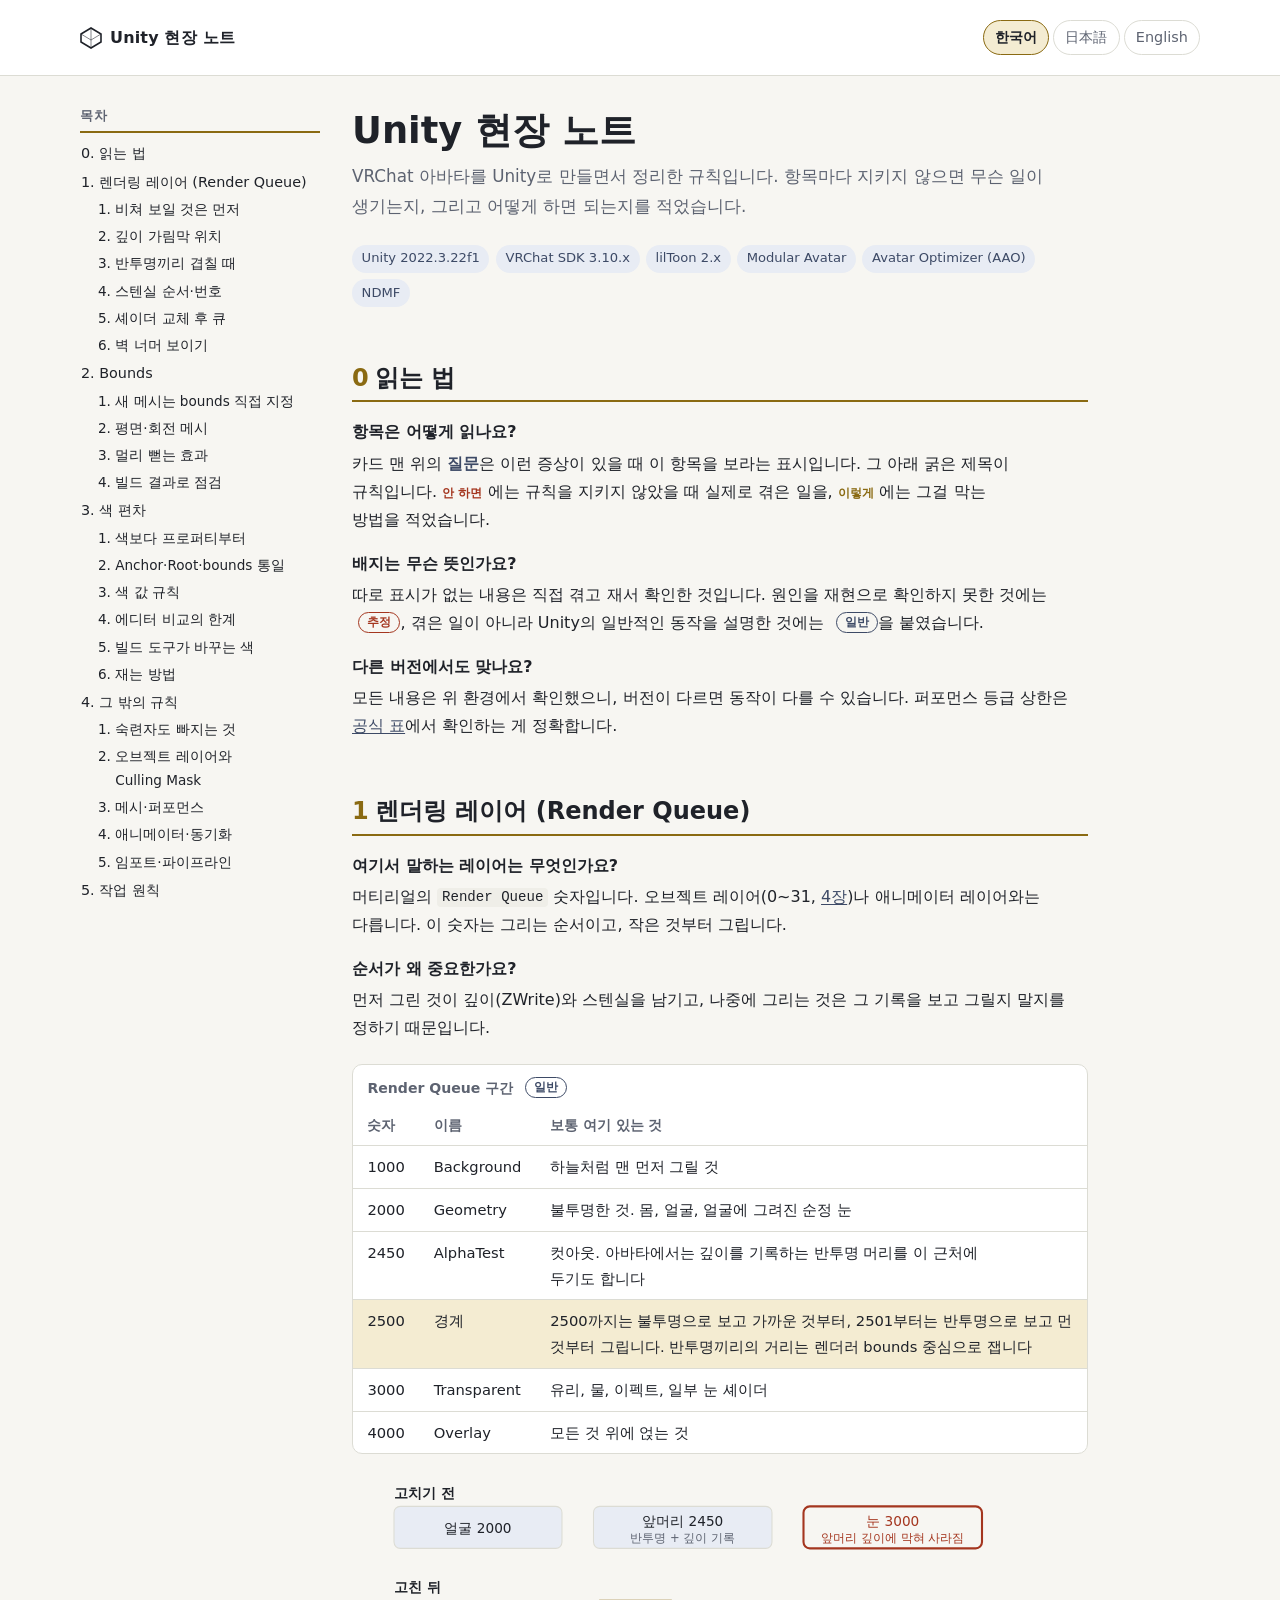
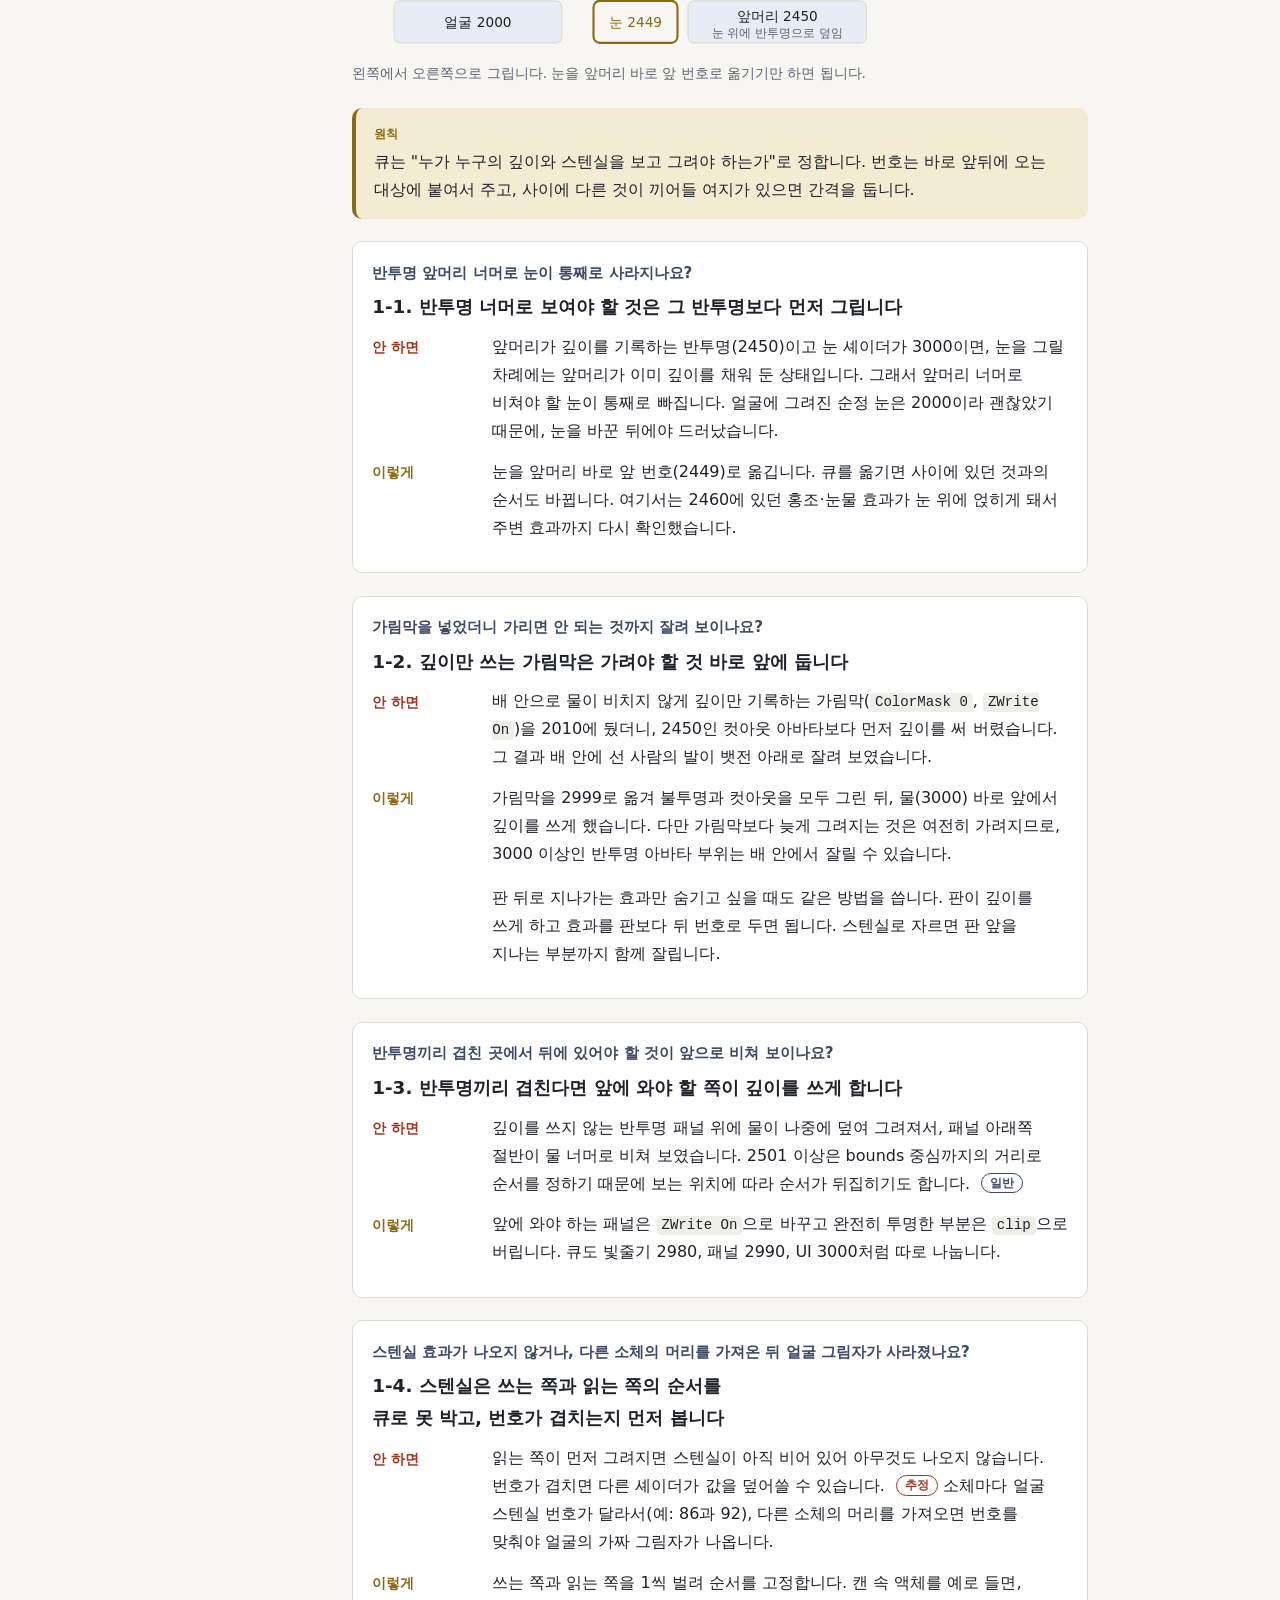
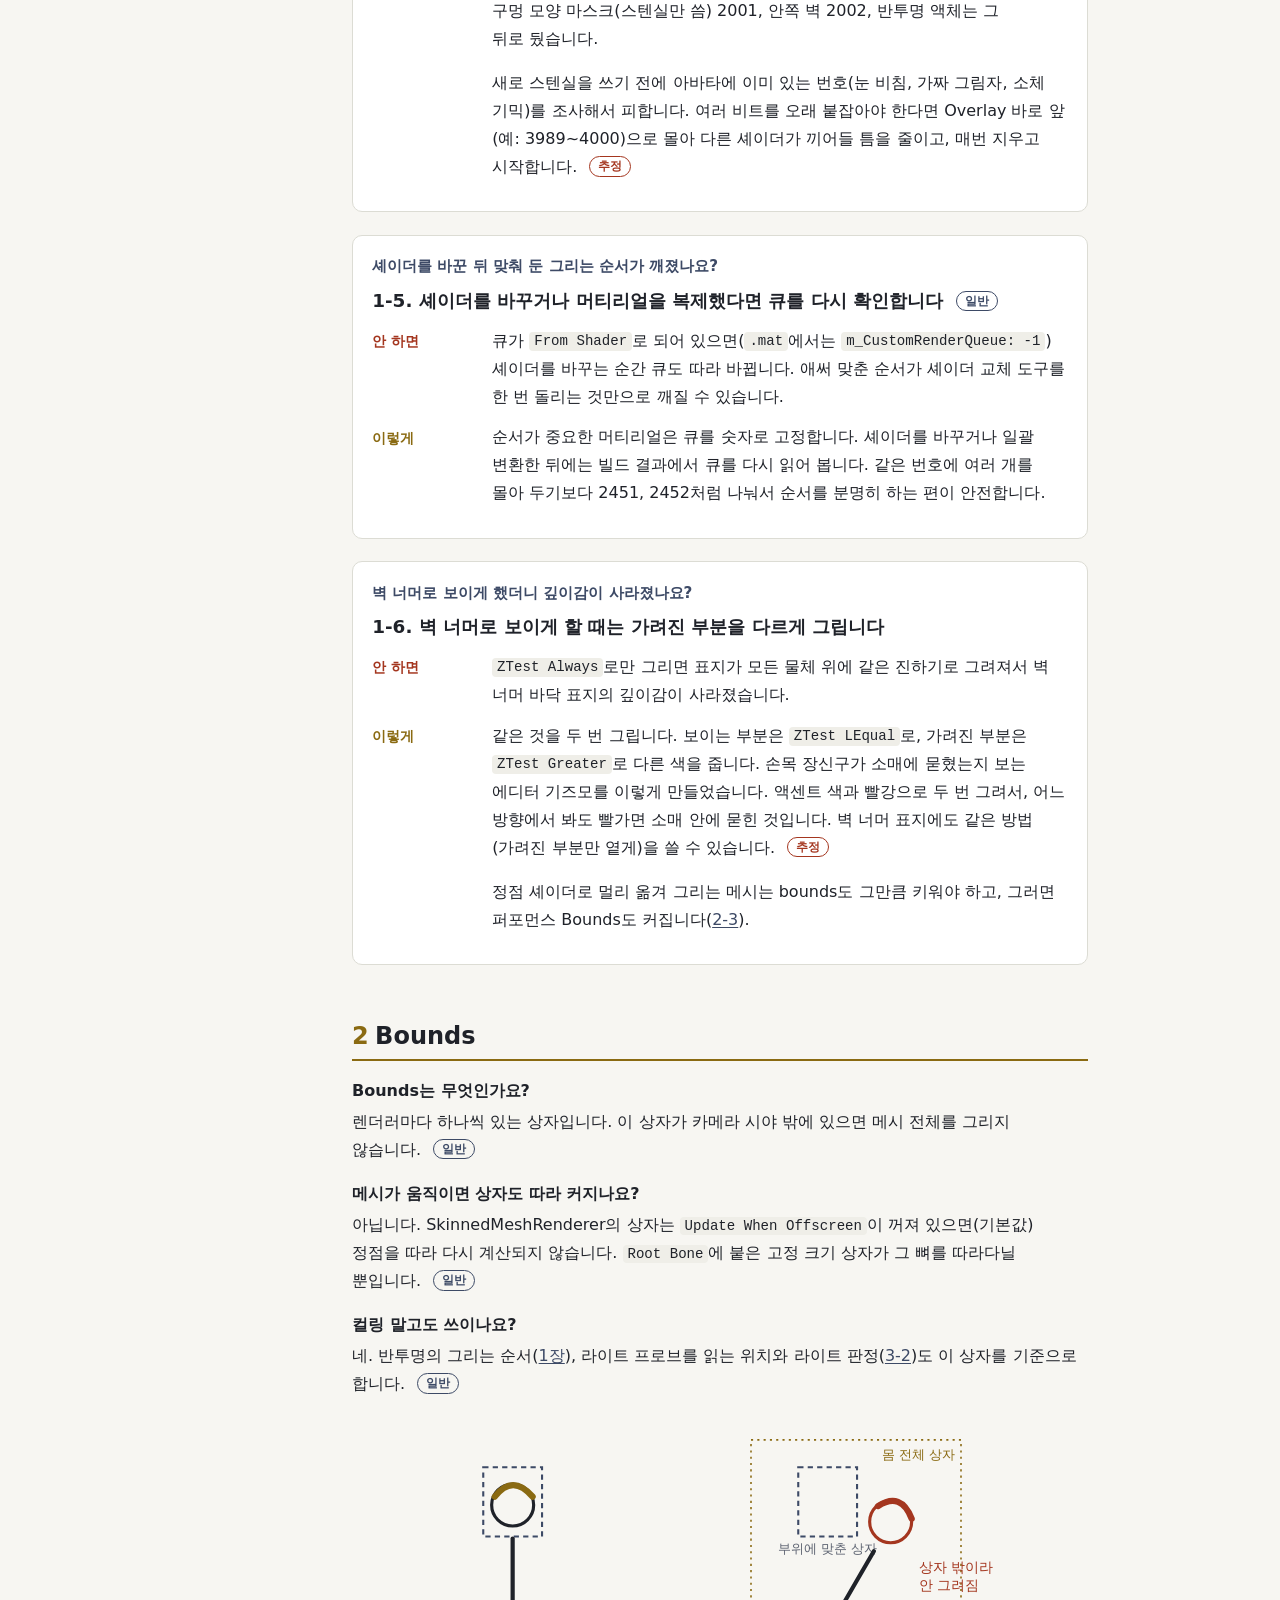
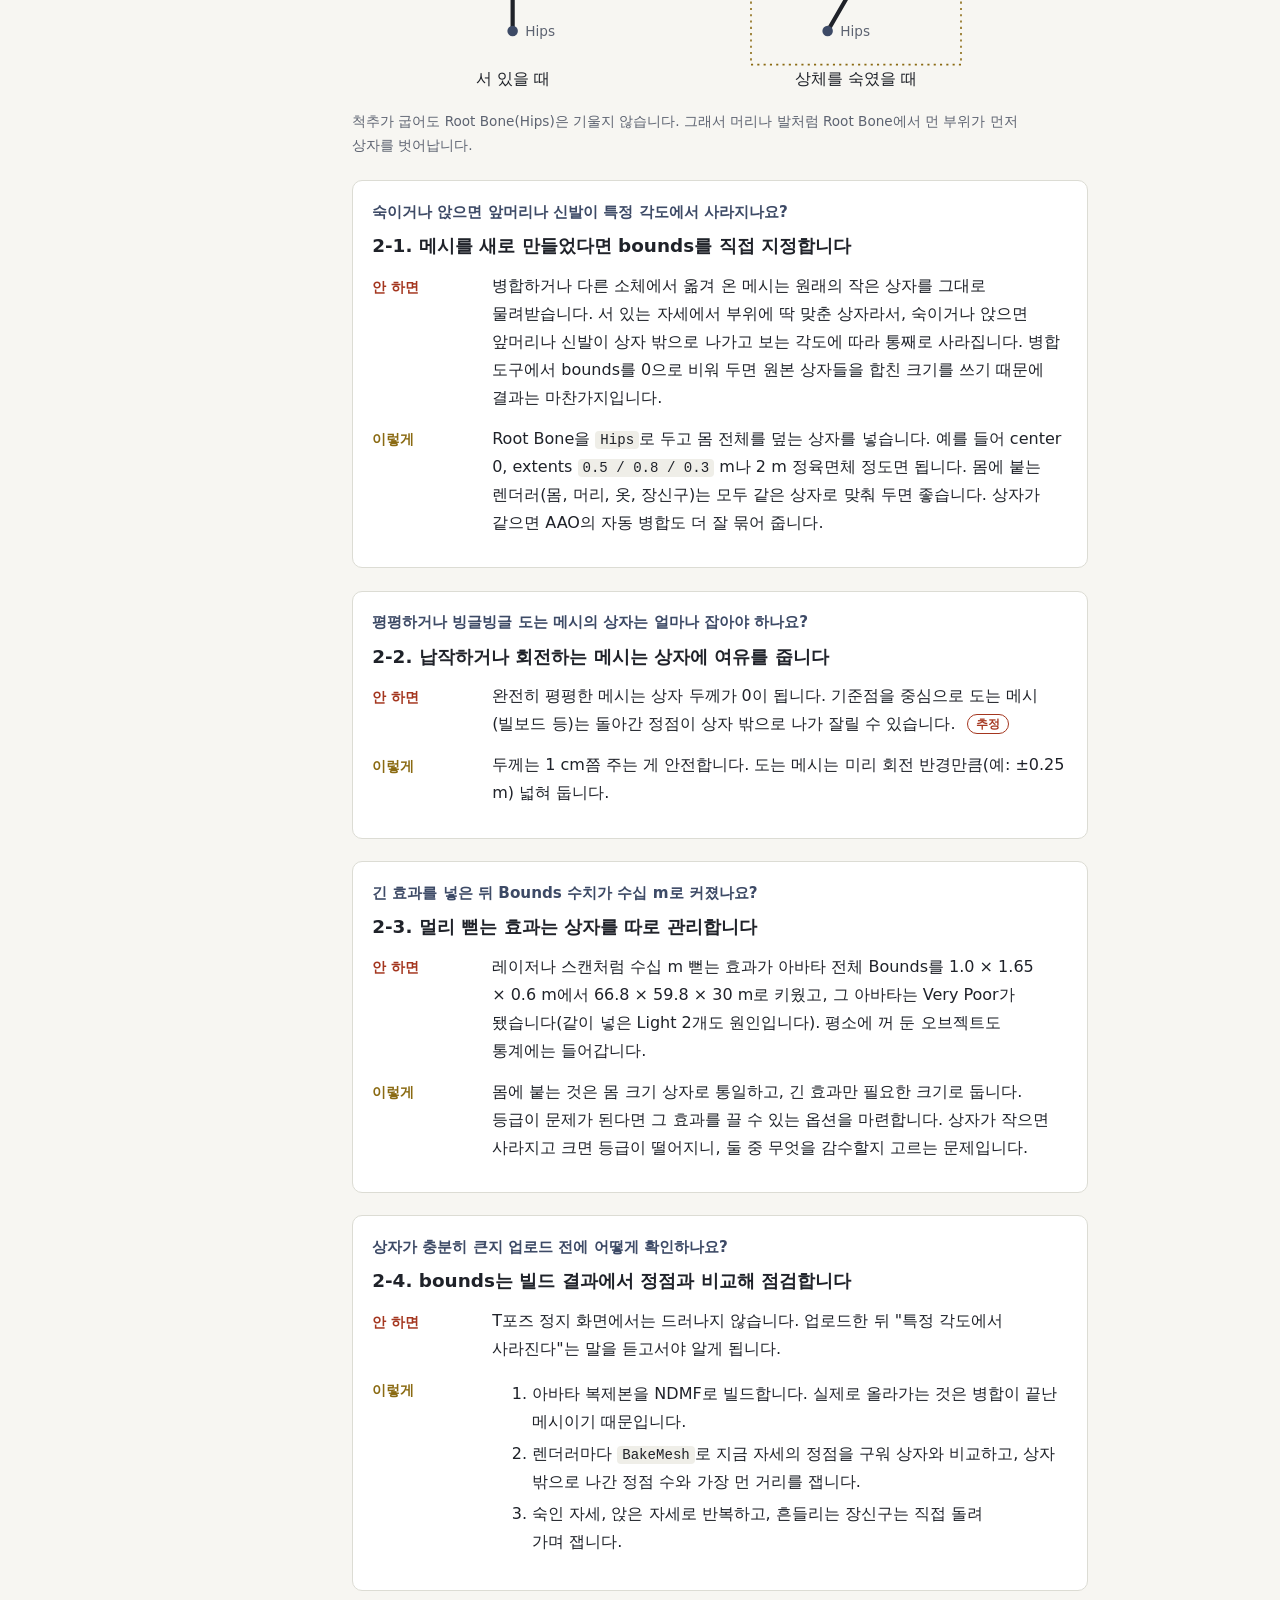
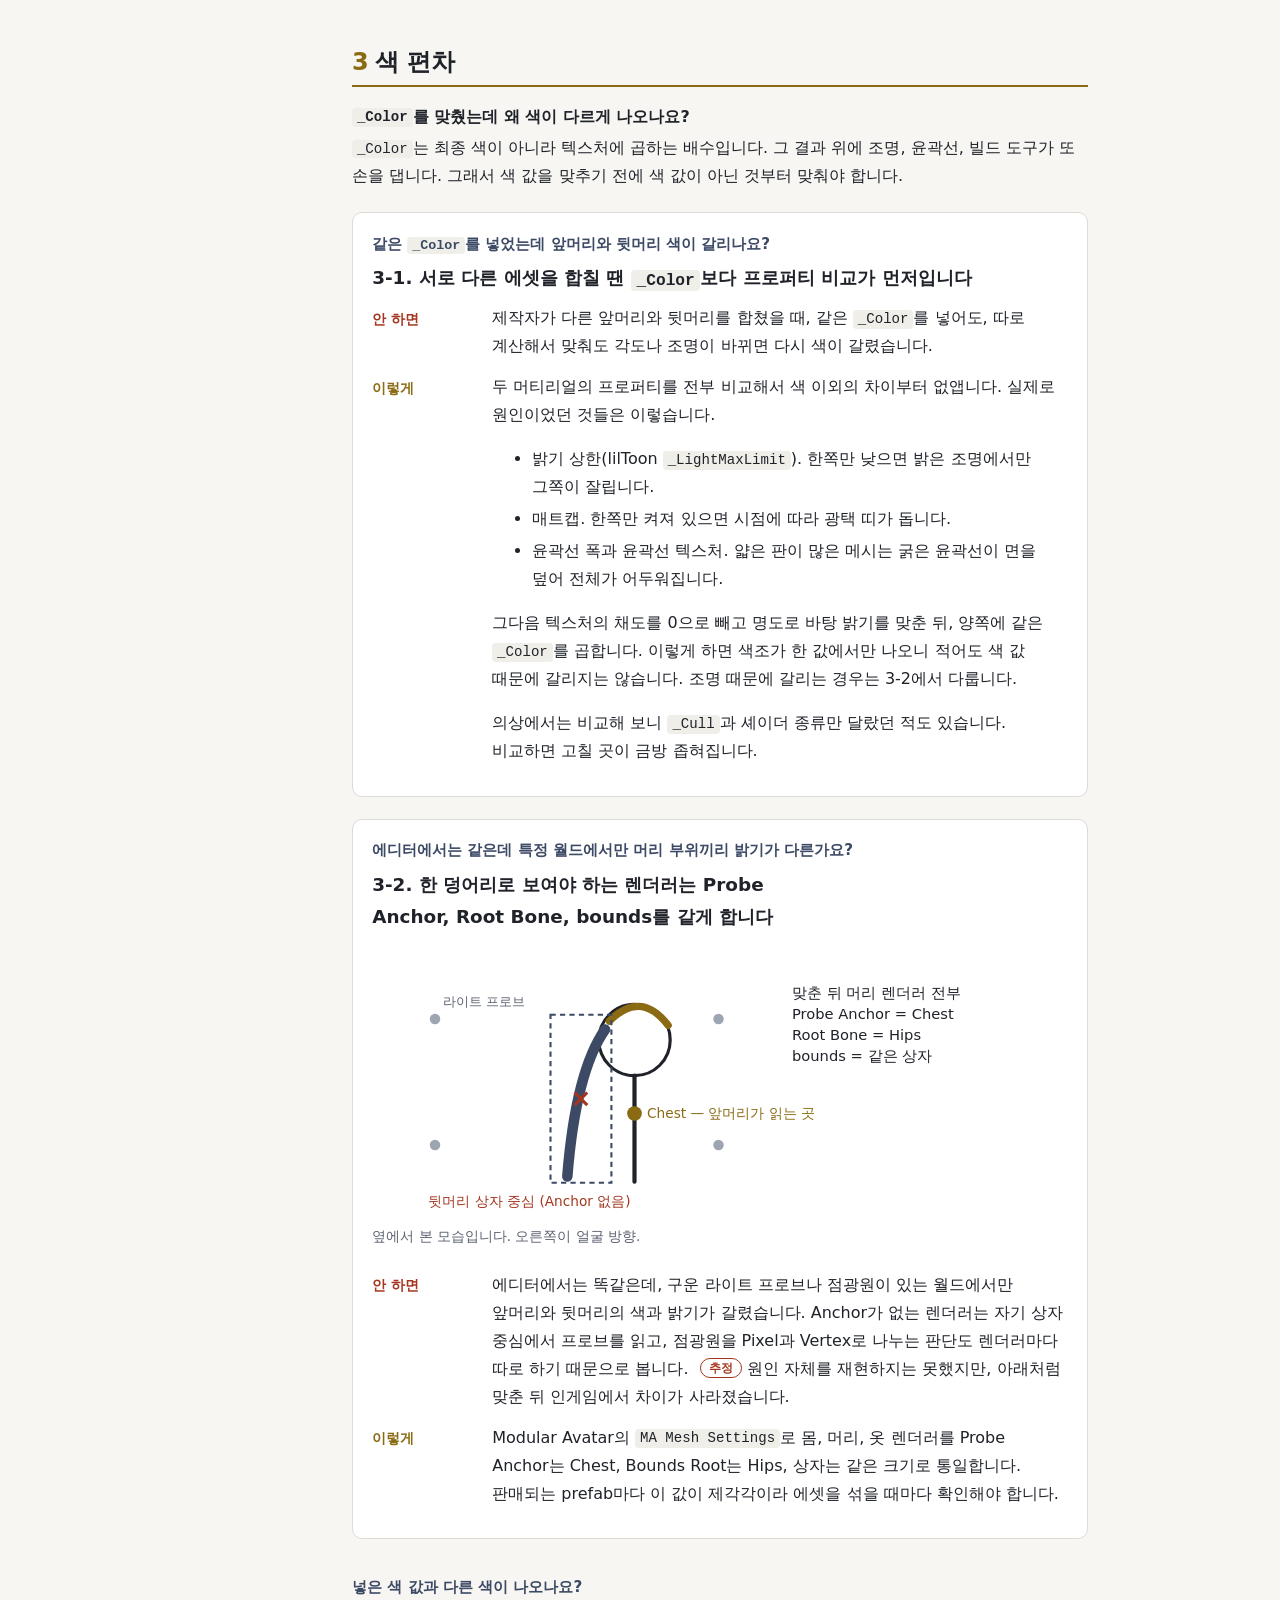
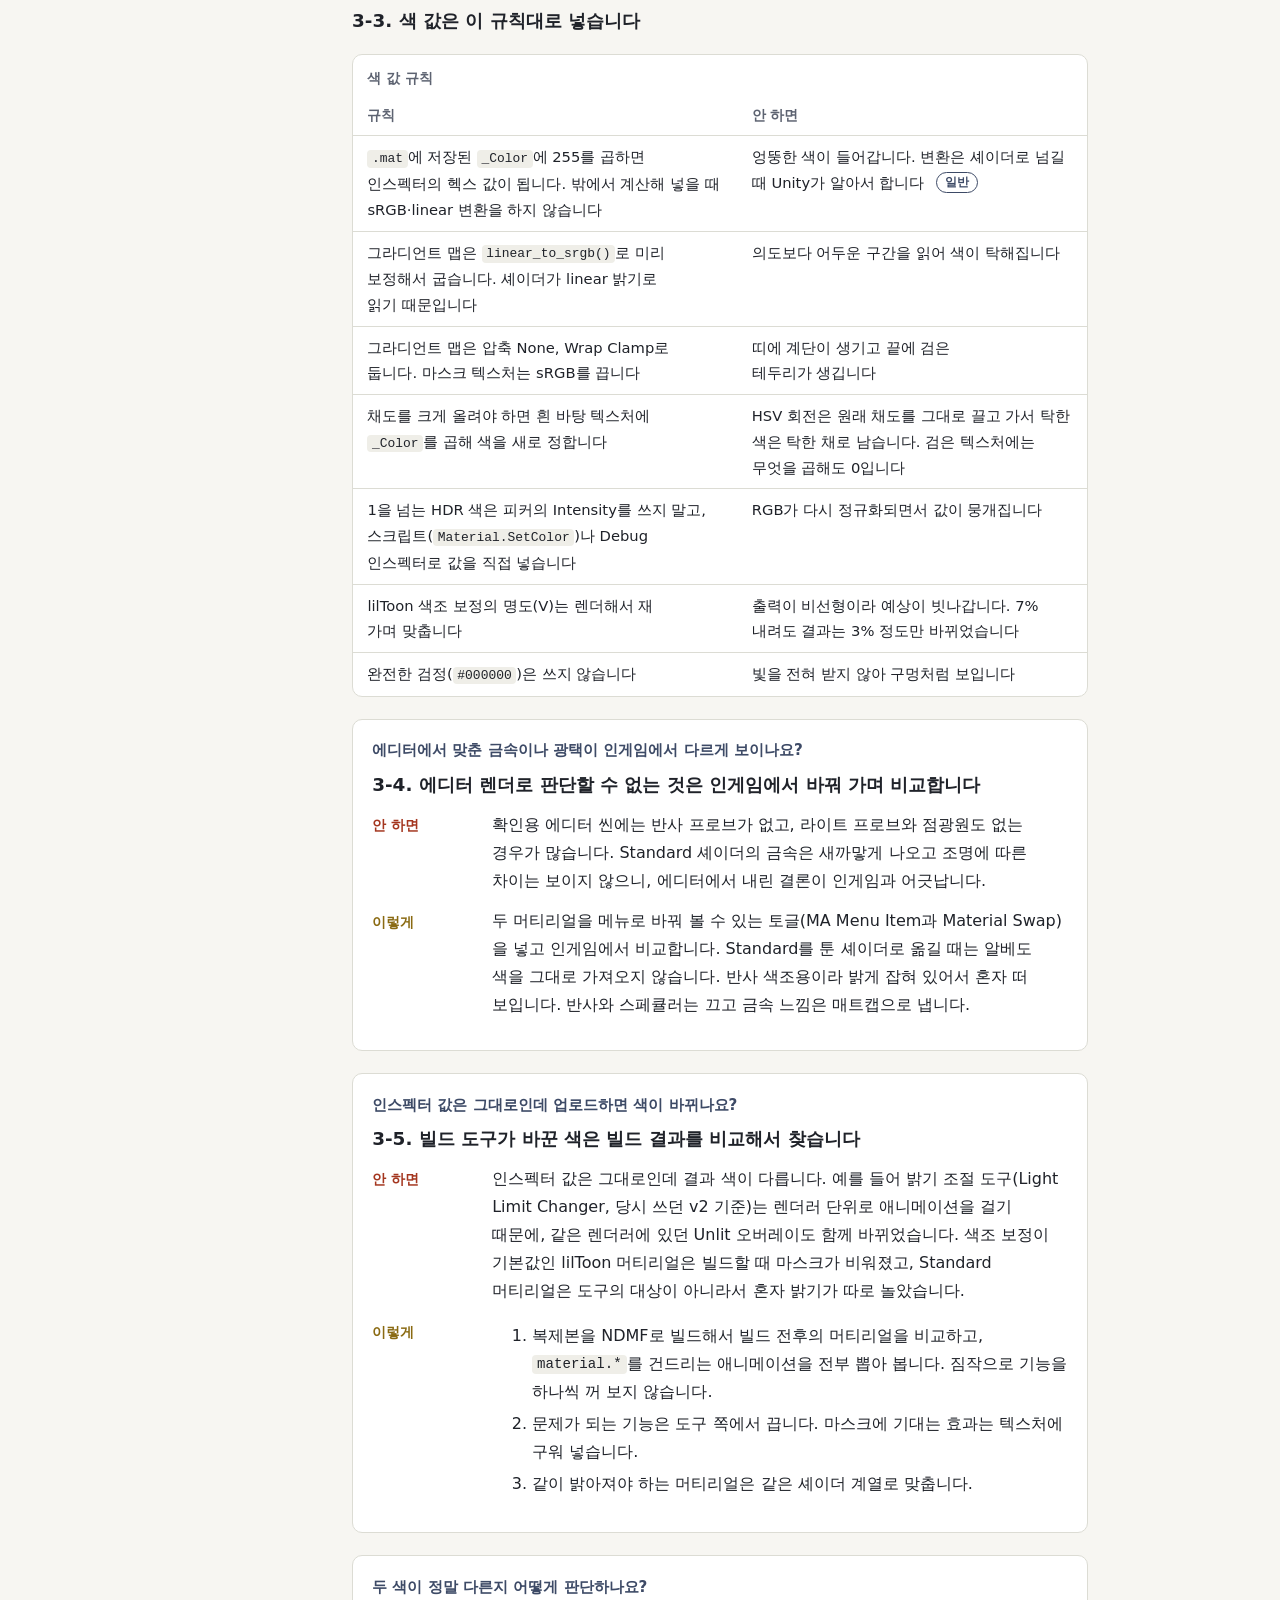
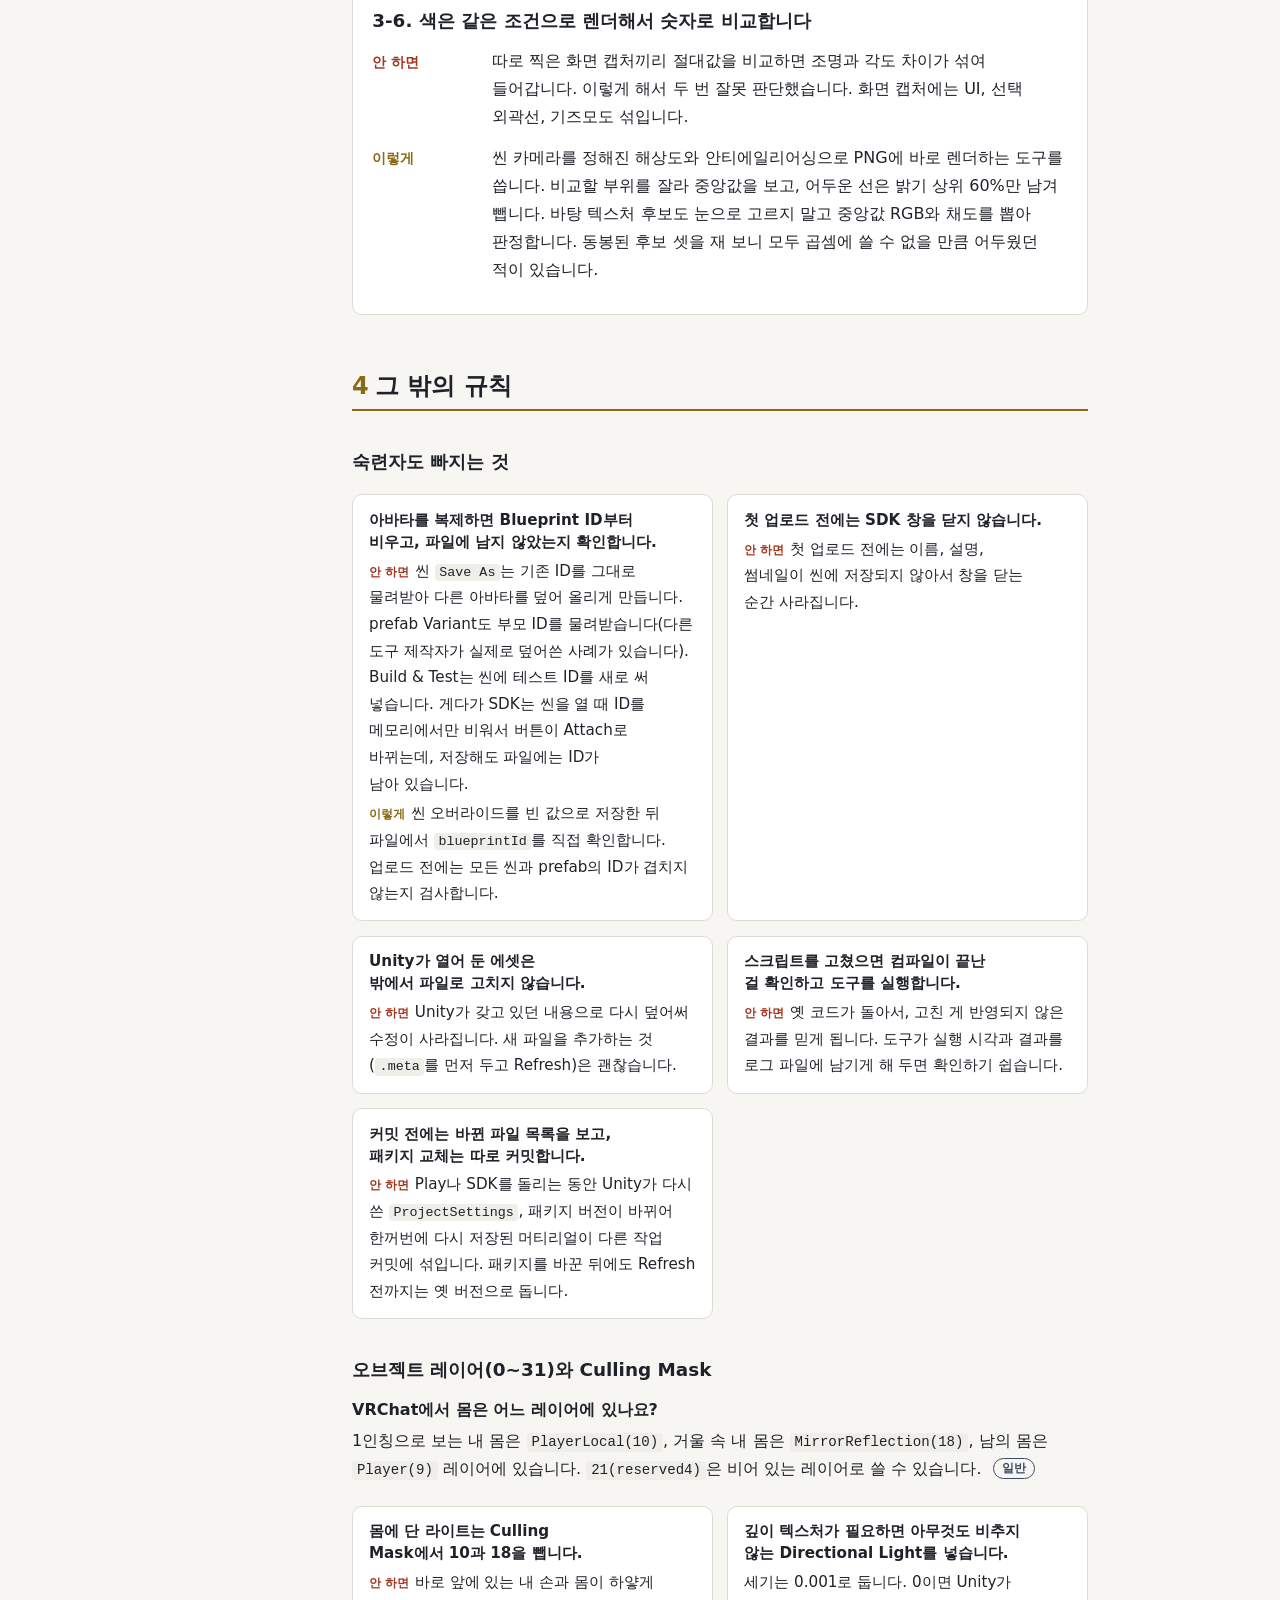
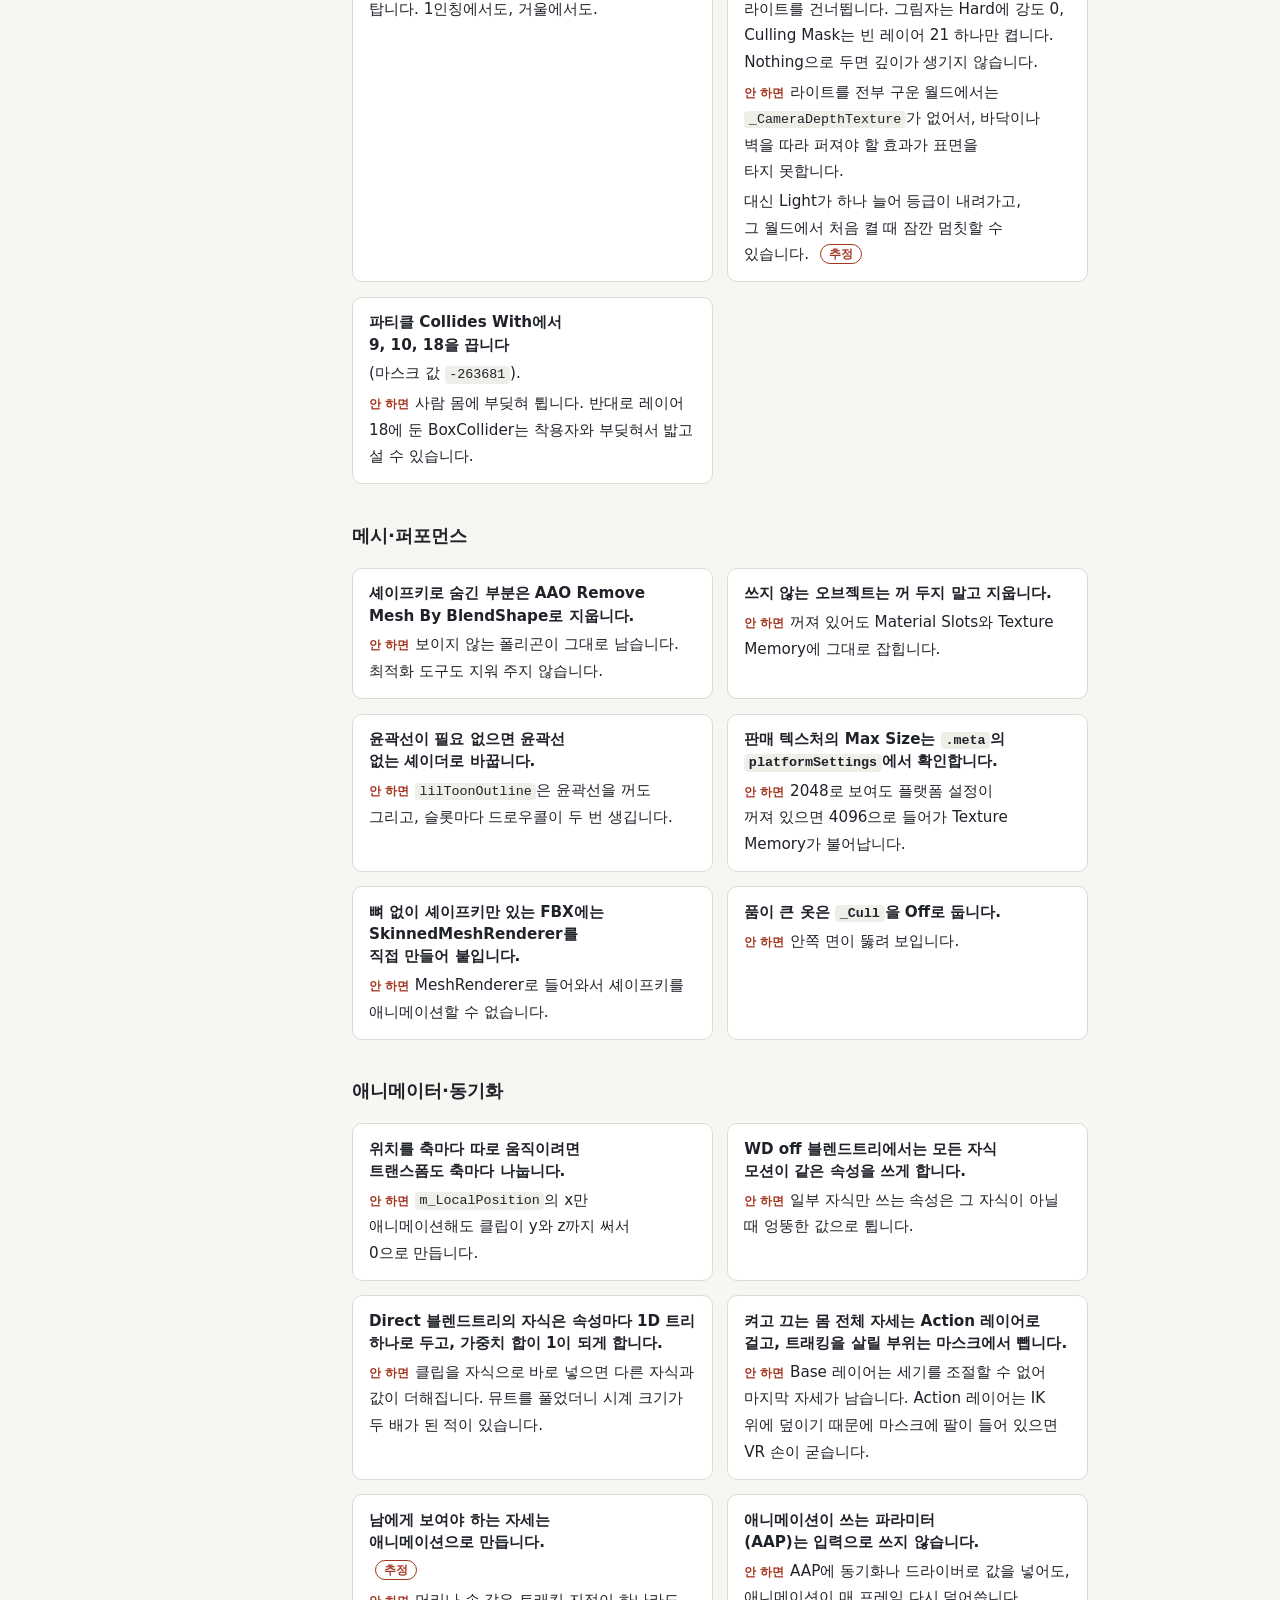
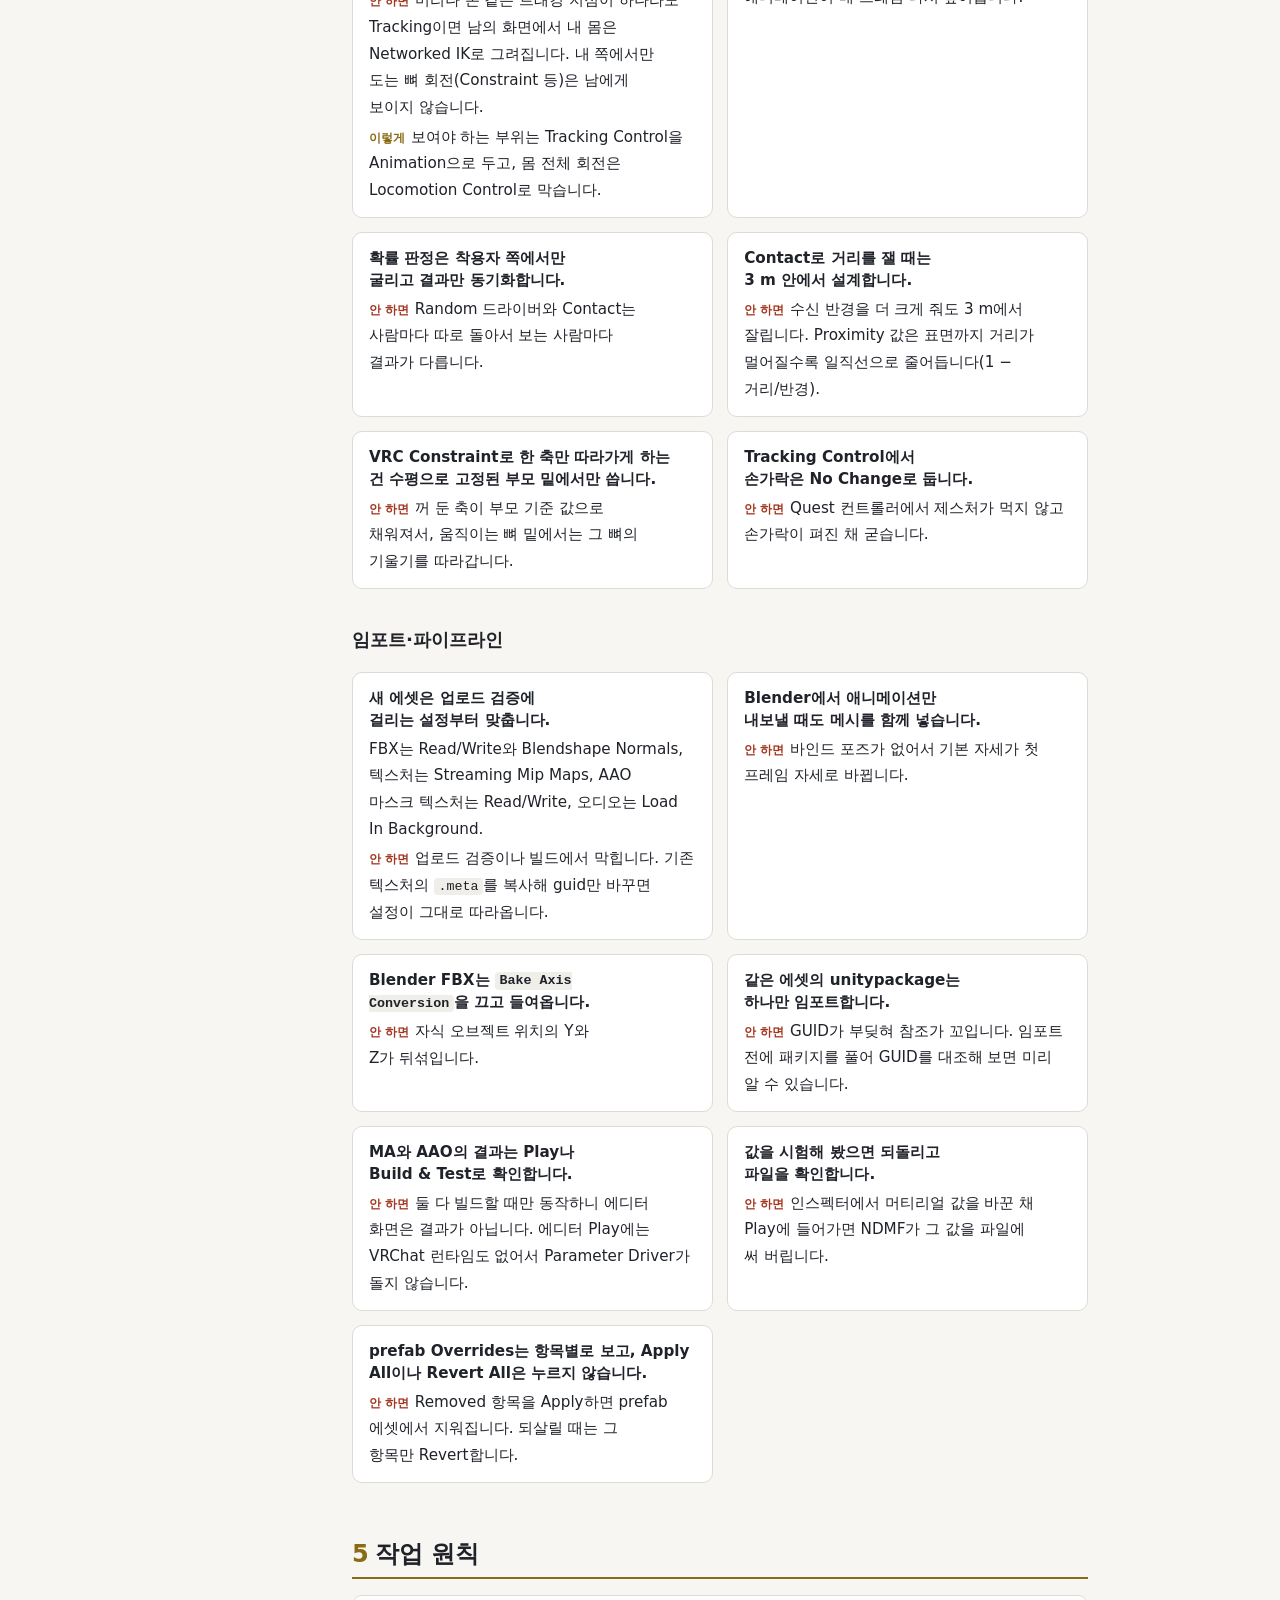
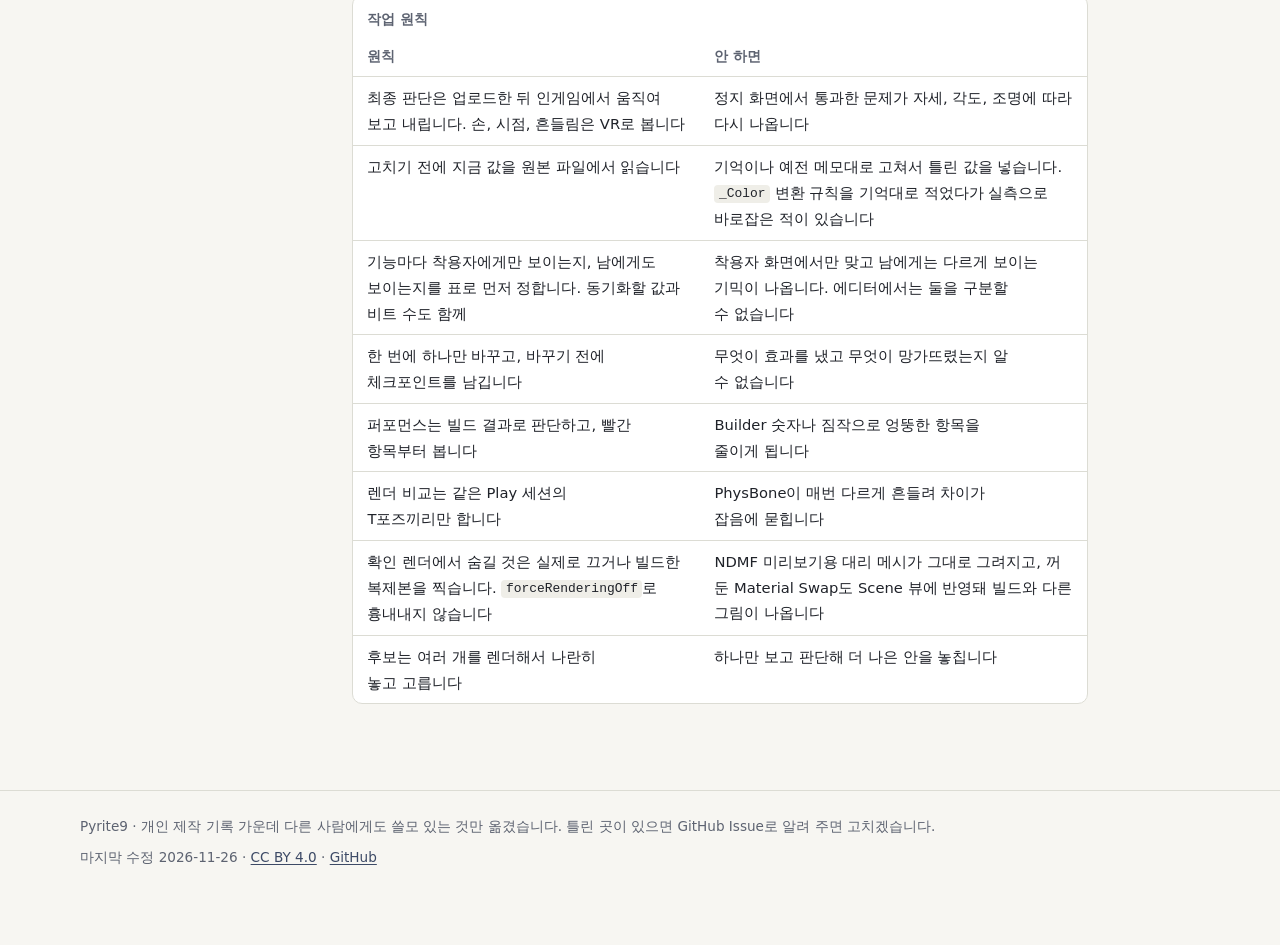
==== index.html @ 5471afcd "[docs] Unity 현장 노트 첫 판 — 한·일·영 Render Queue, bounds, 색 편차, 숙련자도 빠지는 함정을 "안 하면 / 이렇게" 형식과 증상 질문으로 정리한" ====
<!doctype html>
<html lang="ko">
<head>
<meta charset="utf-8">
<meta name="viewport" content="width=device-width, initial-scale=1">
<meta name="color-scheme" content="light dark">
<title>Unity 현장 노트 — VRChat 아바타 제작 방법론</title>
<meta name="description" content="VRChat 아바타를 Unity로 만들 때 지키는 규칙. 렌더 큐, bounds, 색 편차, 숙련자도 빠지는 함정을 '안 하면 어떻게 되는지'와 '어떻게 하는지'로 정리했습니다.">
<link rel="alternate" hreflang="ko" href="./">
<link rel="alternate" hreflang="ja" href="./ja/">
<link rel="alternate" hreflang="en" href="./en/">
<link rel="stylesheet" href="./style.css">
</head>
<body>
<a class="skip-link" href="#main">본문으로 건너뛰기</a>

<header class="site-header">
  <div class="inner">
    <a class="brand" href="./">
      <svg width="22" height="22" viewBox="0 0 22 22" aria-hidden="true"><path d="M11 1 21 7v8l-10 6L1 15V7z" fill="none" stroke="currentColor" stroke-width="1.6"/><path d="M11 1v20M1 7l10 6 10-6" fill="none" stroke="currentColor" stroke-width="1" opacity=".55"/></svg>
      Unity 현장 노트
    </a>
    <nav aria-label="언어">
      <ul class="lang-switch">
        <li><a href="./" hreflang="ko" lang="ko" aria-current="page">한국어</a></li>
        <li><a href="./ja/" hreflang="ja" lang="ja">日本語</a></li>
        <li><a href="./en/" hreflang="en" lang="en">English</a></li>
      </ul>
    </nav>
  </div>
</header>

<div class="layout">
  <nav class="toc" aria-labelledby="toc-title">
    <h2 id="toc-title">목차</h2>
    <ol start="0">
      <li><a href="#about">읽는 법</a></li>
      <li><a href="#layers">렌더링 레이어 (Render Queue)</a>
        <ol>
          <li><a href="#l1">비쳐 보일 것은 먼저</a></li>
          <li><a href="#l2">깊이 가림막 위치</a></li>
          <li><a href="#l3">반투명끼리 겹칠 때</a></li>
          <li><a href="#l4">스텐실 순서·번호</a></li>
          <li><a href="#l5">셰이더 교체 후 큐</a></li>
          <li><a href="#l6">벽 너머 보이기</a></li>
        </ol>
      </li>
      <li><a href="#bounds">Bounds</a>
        <ol>
          <li><a href="#b1">새 메시는 bounds 직접 지정</a></li>
          <li><a href="#b2">평면·회전 메시</a></li>
          <li><a href="#b3">멀리 뻗는 효과</a></li>
          <li><a href="#b4">빌드 결과로 점검</a></li>
        </ol>
      </li>
      <li><a href="#color">색 편차</a>
        <ol>
          <li><a href="#c1">색보다 프로퍼티부터</a></li>
          <li><a href="#c2">Anchor·Root·bounds 통일</a></li>
          <li><a href="#c3">색 값 규칙</a></li>
          <li><a href="#c4">에디터 비교의 한계</a></li>
          <li><a href="#c5">빌드 도구가 바꾸는 색</a></li>
          <li><a href="#c6">재는 방법</a></li>
        </ol>
      </li>
      <li><a href="#pitfalls">그 밖의 규칙</a>
        <ol>
          <li><a href="#p-hard">숙련자도 빠지는 것</a></li>
          <li><a href="#p-layer">오브젝트 레이어와 Culling Mask</a></li>
          <li><a href="#p-mesh">메시·퍼포먼스</a></li>
          <li><a href="#p-anim">애니메이터·동기화</a></li>
          <li><a href="#p-import">임포트·파이프라인</a></li>
        </ol>
      </li>
      <li><a href="#workflow">작업 원칙</a></li>
    </ol>
  </nav>

  <main id="main">
    <h1>Unity 현장 노트</h1>
    <p class="lede">VRChat 아바타를 Unity로 만들면서 정리한 규칙입니다. 항목마다 지키지 않으면 무슨 일이 생기는지, 그리고 어떻게 하면 되는지를 적었습니다.</p>
    <ul class="meta" aria-label="환경">
      <li>Unity 2022.3.22f1</li>
      <li>VRChat SDK 3.10.x</li>
      <li>lilToon 2.x</li>
      <li>Modular Avatar</li>
      <li>Avatar Optimizer (AAO)</li>
      <li>NDMF</li>
    </ul>

    <section id="about" aria-labelledby="about-h">
      <h2 id="about-h"><span class="num">0</span>읽는 법</h2>
      <dl class="qa">
        <dt>항목은 어떻게 읽나요?</dt>
        <dd>카드 맨 위의 <span class="ask">질문</span>은 이런 증상이 있을 때 이 항목을 보라는 표시입니다. 그 아래 굵은 제목이 규칙입니다. <strong class="tag-bad">안 하면</strong>에는 규칙을 지키지 않았을 때 실제로 겪은 일을, <strong class="tag-do">이렇게</strong>에는 그걸 막는 방법을 적었습니다.</dd>
        <dt>배지는 무슨 뜻인가요?</dt>
        <dd>따로 표시가 없는 내용은 직접 겪고 재서 확인한 것입니다. 원인을 재현으로 확인하지 못한 것에는 <span class="badge est">추정</span>, 겪은 일이 아니라 Unity의 일반적인 동작을 설명한 것에는 <span class="badge gen">일반</span>을 붙였습니다.</dd>
        <dt>다른 버전에서도 맞나요?</dt>
        <dd>모든 내용은 위 환경에서 확인했으니, 버전이 다르면 동작이 다를 수 있습니다. 퍼포먼스 등급 상한은 <a href="https://creators.vrchat.com/avatars/avatar-performance-ranking-system/">공식 표</a>에서 확인하는 게 정확합니다.</dd>
      </dl>
    </section>

    <!-- ===================================================== -->
    <section id="layers" aria-labelledby="layers-h">
      <h2 id="layers-h"><span class="num">1</span>렌더링 레이어 (Render Queue)</h2>
      <dl class="qa">
        <dt>여기서 말하는 레이어는 무엇인가요?</dt>
        <dd>머티리얼의 <code>Render Queue</code> 숫자입니다. 오브젝트 레이어(0~31, <a href="#p-layer">4장</a>)나 애니메이터 레이어와는 다릅니다. 이 숫자는 그리는 순서이고, 작은 것부터 그립니다.</dd>
        <dt>순서가 왜 중요한가요?</dt>
        <dd>먼저 그린 것이 깊이(ZWrite)와 스텐실을 남기고, 나중에 그리는 것은 그 기록을 보고 그릴지 말지를 정하기 때문입니다.</dd>
      </dl>
      <div class="table-wrapper" tabindex="0" role="region" aria-labelledby="cap-queue">
        <table class="nowrap-2 stack queue">
          <caption id="cap-queue">Render Queue 구간 <span class="badge gen">일반</span></caption>
          <thead><tr><th class="num">숫자</th><th>이름</th><th>보통 여기 있는 것</th></tr></thead>
          <tbody>
            <tr><td class="num">1000</td><td>Background</td><td>하늘처럼 맨 먼저 그릴 것</td></tr>
            <tr><td class="num">2000</td><td>Geometry</td><td>불투명한 것. 몸, 얼굴, 얼굴에 그려진 순정 눈</td></tr>
            <tr><td class="num">2450</td><td>AlphaTest</td><td>컷아웃. 아바타에서는 깊이를 기록하는 반투명 머리를 이 근처에 두기도 합니다</td></tr>
            <tr class="hl"><td class="num">2500</td><td>경계</td><td>2500까지는 불투명으로 보고 가까운 것부터, 2501부터는 반투명으로 보고 먼 것부터 그립니다. 반투명끼리의 거리는 렌더러 bounds 중심으로 잽니다</td></tr>
            <tr><td class="num">3000</td><td>Transparent</td><td>유리, 물, 이펙트, 일부 눈 셰이더</td></tr>
            <tr><td class="num">4000</td><td>Overlay</td><td>모든 것 위에 얹는 것</td></tr>
          </tbody>
        </table>
      </div>
      <figure>
        <div class="fig-scroll" tabindex="0" role="region" aria-labelledby="fig-queue-t"><svg viewBox="0 66 640 170" role="img" aria-labelledby="fig-queue-t fig-queue-d">
          <title id="fig-queue-t">눈 셰이더 큐를 앞머리 직전으로 옮기면 앞머리 너머로 눈이 보입니다</title>
          <desc id="fig-queue-d">고치기 전에는 얼굴 2000, 앞머리 2450, 눈 3000 순서로 그려서 눈이 앞머리가 남긴 깊이에 막힙니다. 고친 뒤에는 얼굴 2000, 눈 2449, 앞머리 2450 순서라 앞머리가 눈 위에 반투명으로 덮입니다.</desc>
          <text class="svg-text" x="40" y="86" font-size="13" font-weight="700">고치기 전</text>
          <rect x="40" y="94" width="160" height="40" rx="6" class="svg-soft" stroke="var(--line)"/>
          <text class="svg-text" x="120" y="119" font-size="13" text-anchor="middle">얼굴 2000</text>
          <rect x="230" y="94" width="170" height="40" rx="6" class="svg-soft" stroke="var(--line)"/>
          <text class="svg-text" x="315" y="113" font-size="13" text-anchor="middle">앞머리 2450</text>
          <text class="svg-muted" x="315" y="128" font-size="11" text-anchor="middle">반투명 + 깊이 기록</text>
          <rect x="430" y="94" width="170" height="40" rx="6" fill="none" stroke="var(--warn)" stroke-width="2"/>
          <text class="svg-warn" x="515" y="113" font-size="13" text-anchor="middle">눈 3000</text>
          <text class="svg-warn" x="515" y="128" font-size="11" text-anchor="middle">앞머리 깊이에 막혀 사라짐</text>
          <text class="svg-text" x="40" y="176" font-size="13" font-weight="700">고친 뒤</text>
          <rect x="40" y="184" width="160" height="40" rx="6" class="svg-soft" stroke="var(--line)"/>
          <text class="svg-text" x="120" y="209" font-size="13" text-anchor="middle">얼굴 2000</text>
          <rect x="230" y="184" width="80" height="40" rx="6" fill="none" stroke="var(--accent)" stroke-width="2"/>
          <text class="svg-accent" x="270" y="209" font-size="13" text-anchor="middle">눈 2449</text>
          <rect x="320" y="184" width="170" height="40" rx="6" class="svg-soft" stroke="var(--line)"/>
          <text class="svg-text" x="405" y="203" font-size="13" text-anchor="middle">앞머리 2450</text>
          <text class="svg-muted" x="405" y="218" font-size="11" text-anchor="middle">눈 위에 반투명으로 덮임</text>
        </svg></div>
        <figcaption>왼쪽에서 오른쪽으로 그립니다. 눈을 앞머리 바로 앞 번호로 옮기기만 하면 됩니다.<span class="fig-hint"> 좁은 화면에서는 그림을 옆으로 밀어서 봅니다.</span></figcaption>
      </figure>
      <div class="rule">
        <span class="label">원칙</span>
        <p>큐는 "누가 누구의 깊이와 스텐실을 보고 그려야 하는가"로 정합니다. 번호는 바로 앞뒤에 오는 대상에 붙여서 주고, 사이에 다른 것이 끼어들 여지가 있으면 간격을 둡니다.</p>
      </div>

      <article class="case" id="l1">
        <p class="ask">반투명 앞머리 너머로 눈이 통째로 사라지나요?</p>
        <h3>1-1. 반투명 너머로 보여야 할 것은 그 반투명보다 먼저 그립니다</h3>
        <dl>
          <dt class="bad">안 하면</dt><dd>앞머리가 깊이를 기록하는 반투명(2450)이고 눈 셰이더가 3000이면, 눈을 그릴 차례에는 앞머리가 이미 깊이를 채워 둔 상태입니다. 그래서 앞머리 너머로 비쳐야 할 눈이 통째로 빠집니다. 얼굴에 그려진 순정 눈은 2000이라 괜찮았기 때문에, 눈을 바꾼 뒤에야 드러났습니다.</dd>
          <dt class="do">이렇게</dt><dd>눈을 앞머리 바로 앞 번호(2449)로 옮깁니다. 큐를 옮기면 사이에 있던 것과의 순서도 바뀝니다. 여기서는 2460에 있던 홍조·눈물 효과가 눈 위에 얹히게 돼서 주변 효과까지 다시 확인했습니다.</dd>
        </dl>
      </article>

      <article class="case" id="l2">
        <p class="ask">가림막을 넣었더니 가리면 안 되는 것까지 잘려 보이나요?</p>
        <h3>1-2. 깊이만 쓰는 가림막은 가려야 할 것 바로 앞에 둡니다</h3>
        <dl>
          <dt class="bad">안 하면</dt><dd>배 안으로 물이 비치지 않게 깊이만 기록하는 가림막(<code>ColorMask 0</code>, <code>ZWrite On</code>)을 2010에 뒀더니, 2450인 컷아웃 아바타보다 먼저 깊이를 써 버렸습니다. 그 결과 배 안에 선 사람의 발이 뱃전 아래로 잘려 보였습니다.</dd>
          <dt class="do">이렇게</dt><dd>
            <p>가림막을 2999로 옮겨 불투명과 컷아웃을 모두 그린 뒤, 물(3000) 바로 앞에서 깊이를 쓰게 했습니다. 다만 가림막보다 늦게 그려지는 것은 여전히 가려지므로, 3000 이상인 반투명 아바타 부위는 배 안에서 잘릴 수 있습니다.</p>
            <p>판 뒤로 지나가는 효과만 숨기고 싶을 때도 같은 방법을 씁니다. 판이 깊이를 쓰게 하고 효과를 판보다 뒤 번호로 두면 됩니다. 스텐실로 자르면 판 앞을 지나는 부분까지 함께 잘립니다.</p>
          </dd>
        </dl>
      </article>

      <article class="case" id="l3">
        <p class="ask">반투명끼리 겹친 곳에서 뒤에 있어야 할 것이 앞으로 비쳐 보이나요?</p>
        <h3>1-3. 반투명끼리 겹친다면 앞에 와야 할 쪽이 깊이를 쓰게 합니다</h3>
        <dl>
          <dt class="bad">안 하면</dt><dd>깊이를 쓰지 않는 반투명 패널 위에 물이 나중에 덮여 그려져서, 패널 아래쪽 절반이 물 너머로 비쳐 보였습니다. 2501 이상은 bounds 중심까지의 거리로 순서를 정하기 때문에 보는 위치에 따라 순서가 뒤집히기도 합니다. <span class="badge gen">일반</span></dd>
          <dt class="do">이렇게</dt><dd>앞에 와야 하는 패널은 <code>ZWrite On</code>으로 바꾸고 완전히 투명한 부분은 <code>clip</code>으로 버립니다. 큐도 빛줄기 2980, 패널 2990, UI 3000처럼 따로 나눕니다.</dd>
        </dl>
      </article>

      <article class="case" id="l4">
        <p class="ask">스텐실 효과가 나오지 않거나, 다른 소체의 머리를 가져온 뒤 얼굴 그림자가 사라졌나요?</p>
        <h3>1-4. 스텐실은 쓰는 쪽과 읽는 쪽의 순서를 큐로 못 박고, 번호가 겹치는지 먼저 봅니다</h3>
        <dl>
          <dt class="bad">안 하면</dt><dd>읽는 쪽이 먼저 그려지면 스텐실이 아직 비어 있어 아무것도 나오지 않습니다. 번호가 겹치면 다른 셰이더가 값을 덮어쓸 수 있습니다. <span class="badge est">추정</span> 소체마다 얼굴 스텐실 번호가 달라서(예: 86과 92), 다른 소체의 머리를 가져오면 번호를 맞춰야 얼굴의 가짜 그림자가 나옵니다.</dd>
          <dt class="do">이렇게</dt><dd>
            <p>쓰는 쪽과 읽는 쪽을 1씩 벌려 순서를 고정합니다. 캔 속 액체를 예로 들면, 구멍 모양 마스크(스텐실만 씀) 2001, 안쪽 벽 2002, 반투명 액체는 그 뒤로 뒀습니다.</p>
            <p>새로 스텐실을 쓰기 전에 아바타에 이미 있는 번호(눈 비침, 가짜 그림자, 소체 기믹)를 조사해서 피합니다. 여러 비트를 오래 붙잡아야 한다면 Overlay 바로 앞(예: 3989~4000)으로 몰아 다른 셰이더가 끼어들 틈을 줄이고, 매번 지우고 시작합니다. <span class="badge est">추정</span></p>
          </dd>
        </dl>
      </article>

      <article class="case" id="l5">
        <p class="ask">셰이더를 바꾼 뒤 맞춰 둔 그리는 순서가 깨졌나요?</p>
        <h3>1-5. 셰이더를 바꾸거나 머티리얼을 복제했다면 큐를 다시 확인합니다 <span class="badge gen">일반</span></h3>
        <dl>
          <dt class="bad">안 하면</dt><dd>큐가 <code>From Shader</code>로 되어 있으면(<code>.mat</code>에서는 <code>m_CustomRenderQueue: -1</code>) 셰이더를 바꾸는 순간 큐도 따라 바뀝니다. 애써 맞춘 순서가 셰이더 교체 도구를 한 번 돌리는 것만으로 깨질 수 있습니다.</dd>
          <dt class="do">이렇게</dt><dd>순서가 중요한 머티리얼은 큐를 숫자로 고정합니다. 셰이더를 바꾸거나 일괄 변환한 뒤에는 빌드 결과에서 큐를 다시 읽어 봅니다. 같은 번호에 여러 개를 몰아 두기보다 2451, 2452처럼 나눠서 순서를 분명히 하는 편이 안전합니다.</dd>
        </dl>
      </article>

      <article class="case" id="l6">
        <p class="ask">벽 너머로 보이게 했더니 깊이감이 사라졌나요?</p>
        <h3>1-6. 벽 너머로 보이게 할 때는 가려진 부분을 다르게 그립니다</h3>
        <dl>
          <dt class="bad">안 하면</dt><dd><code>ZTest Always</code>로만 그리면 표지가 모든 물체 위에 같은 진하기로 그려져서 벽 너머 바닥 표지의 깊이감이 사라졌습니다.</dd>
          <dt class="do">이렇게</dt><dd>
            <p>같은 것을 두 번 그립니다. 보이는 부분은 <code>ZTest LEqual</code>로, 가려진 부분은 <code>ZTest Greater</code>로 다른 색을 줍니다. 손목 장신구가 소매에 묻혔는지 보는 에디터 기즈모를 이렇게 만들었습니다. 액센트 색과 빨강으로 두 번 그려서, 어느 방향에서 봐도 빨가면 소매 안에 묻힌 것입니다. 벽 너머 표지에도 같은 방법(가려진 부분만 옅게)을 쓸 수 있습니다. <span class="badge est">추정</span></p>
            <p>정점 셰이더로 멀리 옮겨 그리는 메시는 bounds도 그만큼 키워야 하고, 그러면 퍼포먼스 Bounds도 커집니다(<a href="#b3">2-3</a>).</p>
          </dd>
        </dl>
      </article>
    </section>

    <!-- ===================================================== -->
    <section id="bounds" aria-labelledby="bounds-h">
      <h2 id="bounds-h"><span class="num">2</span>Bounds</h2>
      <dl class="qa">
        <dt>Bounds는 무엇인가요?</dt>
        <dd>렌더러마다 하나씩 있는 상자입니다. 이 상자가 카메라 시야 밖에 있으면 메시 전체를 그리지 않습니다. <span class="badge gen">일반</span></dd>
        <dt>메시가 움직이면 상자도 따라 커지나요?</dt>
        <dd>아닙니다. SkinnedMeshRenderer의 상자는 <code>Update When Offscreen</code>이 꺼져 있으면(기본값) 정점을 따라 다시 계산되지 않습니다. <code>Root Bone</code>에 붙은 고정 크기 상자가 그 뼈를 따라다닐 뿐입니다. <span class="badge gen">일반</span></dd>
        <dt>컬링 말고도 쓰이나요?</dt>
        <dd>네. 반투명의 그리는 순서(<a href="#layers">1장</a>), 라이트 프로브를 읽는 위치와 라이트 판정(<a href="#c2">3-2</a>)도 이 상자를 기준으로 합니다. <span class="badge gen">일반</span></dd>
      </dl>
      <figure>
        <div class="fig-scroll" tabindex="0" role="region" aria-labelledby="fig-merge-t"><svg viewBox="0 0 640 270" role="img" aria-labelledby="fig-merge-t fig-merge-d">
          <title id="fig-merge-t">상자는 Hips에 고정되어 있어 상체를 숙이면 머리가 상자 밖으로 나갑니다</title>
          <desc id="fig-merge-d">왼쪽: 서 있을 때는 머리에 딱 맞는 상자 안에 머리가 있습니다. 오른쪽: 상체를 숙여도 상자는 그대로라 머리가 밖으로 나갑니다. 몸 전체 크기의 상자로 바꾸면 숙여도 안에 있습니다.</desc>
          <rect class="svg-box" x="125" y="44" width="56" height="66" stroke-width="2" stroke-dasharray="5 4"/>
          <line class="svg-line" x1="153" y1="200" x2="153" y2="112" stroke-width="4" stroke-linecap="round"/>
          <circle cx="153" cy="80" r="20" fill="none" class="svg-line" stroke-width="3"/>
          <path d="M136 72 q17 -22 36 0" fill="none" stroke="var(--accent)" stroke-width="6" stroke-linecap="round"/>
          <circle cx="153" cy="200" r="5" style="fill:var(--steel)"/>
          <text class="svg-muted" x="165" y="205" font-size="13">Hips</text>
          <text class="svg-text" x="153" y="250" font-size="15" text-anchor="middle">서 있을 때</text>
          <rect class="svg-box-ok" x="380" y="18" width="200" height="214" stroke-width="1.5" stroke-dasharray="2 4"/>
          <text class="svg-accent" x="574" y="36" font-size="12" text-anchor="end">몸 전체 상자</text>
          <rect class="svg-box" x="425" y="44" width="56" height="66" stroke-width="2" stroke-dasharray="5 4"/>
          <text class="svg-muted" x="453" y="126" font-size="12" text-anchor="middle">부위에 맞춘 상자</text>
          <line class="svg-line" x1="453" y1="200" x2="497" y2="124" stroke-width="4" stroke-linecap="round"/>
          <circle cx="513" cy="96" r="20" fill="none" stroke="var(--warn)" stroke-width="3"/>
          <path d="M501 81 q22 -14 32 12" fill="none" stroke="var(--warn)" stroke-width="6" stroke-linecap="round"/>
          <circle cx="453" cy="200" r="5" style="fill:var(--steel)"/>
          <text class="svg-muted" x="465" y="205" font-size="13">Hips</text>
          <text class="svg-warn" x="540" y="144" font-size="13">상자 밖이라</text>
          <text class="svg-warn" x="540" y="161" font-size="13">안 그려짐</text>
          <text class="svg-text" x="480" y="250" font-size="15" text-anchor="middle">상체를 숙였을 때</text>
        </svg></div>
        <figcaption>척추가 굽어도 Root Bone(Hips)은 기울지 않습니다. 그래서 머리나 발처럼 Root Bone에서 먼 부위가 먼저 상자를 벗어납니다.<span class="fig-hint"> 좁은 화면에서는 그림을 옆으로 밀어서 봅니다.</span></figcaption>
      </figure>

      <article class="case" id="b1">
        <p class="ask">숙이거나 앉으면 앞머리나 신발이 특정 각도에서 사라지나요?</p>
        <h3>2-1. 메시를 새로 만들었다면 bounds를 직접 지정합니다</h3>
        <dl>
          <dt class="bad">안 하면</dt><dd>병합하거나 다른 소체에서 옮겨 온 메시는 원래의 작은 상자를 그대로 물려받습니다. 서 있는 자세에서 부위에 딱 맞춘 상자라서, 숙이거나 앉으면 앞머리나 신발이 상자 밖으로 나가고 보는 각도에 따라 통째로 사라집니다. 병합 도구에서 bounds를 0으로 비워 두면 원본 상자들을 합친 크기를 쓰기 때문에 결과는 마찬가지입니다.</dd>
          <dt class="do">이렇게</dt><dd>Root Bone을 <code>Hips</code>로 두고 몸 전체를 덮는 상자를 넣습니다. 예를 들어 center 0, extents <code>0.5 / 0.8 / 0.3</code> m나 2 m 정육면체 정도면 됩니다. 몸에 붙는 렌더러(몸, 머리, 옷, 장신구)는 모두 같은 상자로 맞춰 두면 좋습니다. 상자가 같으면 AAO의 자동 병합도 더 잘 묶어 줍니다.</dd>
        </dl>
      </article>

      <article class="case" id="b2">
        <p class="ask">평평하거나 빙글빙글 도는 메시의 상자는 얼마나 잡아야 하나요?</p>
        <h3>2-2. 납작하거나 회전하는 메시는 상자에 여유를 줍니다</h3>
        <dl>
          <dt class="bad">안 하면</dt><dd>완전히 평평한 메시는 상자 두께가 0이 됩니다. 기준점을 중심으로 도는 메시(빌보드 등)는 돌아간 정점이 상자 밖으로 나가 잘릴 수 있습니다. <span class="badge est">추정</span></dd>
          <dt class="do">이렇게</dt><dd>두께는 1 cm쯤 주는 게 안전합니다. 도는 메시는 미리 회전 반경만큼(예: ±0.25 m) 넓혀 둡니다.</dd>
        </dl>
      </article>

      <article class="case" id="b3">
        <p class="ask">긴 효과를 넣은 뒤 Bounds 수치가 수십 m로 커졌나요?</p>
        <h3>2-3. 멀리 뻗는 효과는 상자를 따로 관리합니다</h3>
        <dl>
          <dt class="bad">안 하면</dt><dd>레이저나 스캔처럼 수십 m 뻗는 효과가 아바타 전체 Bounds를 1.0 × 1.65 × 0.6 m에서 66.8 × 59.8 × 30 m로 키웠고, 그 아바타는 Very Poor가 됐습니다(같이 넣은 Light 2개도 원인입니다). 평소에 꺼 둔 오브젝트도 통계에는 들어갑니다.</dd>
          <dt class="do">이렇게</dt><dd>몸에 붙는 것은 몸 크기 상자로 통일하고, 긴 효과만 필요한 크기로 둡니다. 등급이 문제가 된다면 그 효과를 끌 수 있는 옵션을 마련합니다. 상자가 작으면 사라지고 크면 등급이 떨어지니, 둘 중 무엇을 감수할지 고르는 문제입니다.</dd>
        </dl>
      </article>

      <article class="case" id="b4">
        <p class="ask">상자가 충분히 큰지 업로드 전에 어떻게 확인하나요?</p>
        <h3>2-4. bounds는 빌드 결과에서 정점과 비교해 점검합니다</h3>
        <dl>
          <dt class="bad">안 하면</dt><dd>T포즈 정지 화면에서는 드러나지 않습니다. 업로드한 뒤 "특정 각도에서 사라진다"는 말을 듣고서야 알게 됩니다.</dd>
          <dt class="do">이렇게</dt><dd>
            <ol>
              <li>아바타 복제본을 NDMF로 빌드합니다. 실제로 올라가는 것은 병합이 끝난 메시이기 때문입니다.</li>
              <li>렌더러마다 <code>BakeMesh</code>로 지금 자세의 정점을 구워 상자와 비교하고, 상자 밖으로 나간 정점 수와 가장 먼 거리를 잽니다.</li>
              <li>숙인 자세, 앉은 자세로 반복하고, 흔들리는 장신구는 직접 돌려 가며 잽니다.</li>
            </ol>
          </dd>
        </dl>
      </article>
    </section>

    <!-- ===================================================== -->
    <section id="color" aria-labelledby="color-h">
      <h2 id="color-h"><span class="num">3</span>색 편차</h2>
      <dl class="qa">
        <dt><code>_Color</code>를 맞췄는데 왜 색이 다르게 나오나요?</dt>
        <dd><code>_Color</code>는 최종 색이 아니라 텍스처에 곱하는 배수입니다. 그 결과 위에 조명, 윤곽선, 빌드 도구가 또 손을 댑니다. 그래서 색 값을 맞추기 전에 색 값이 아닌 것부터 맞춰야 합니다.</dd>
      </dl>

      <article class="case" id="c1">
        <p class="ask">같은 <code>_Color</code>를 넣었는데 앞머리와 뒷머리 색이 갈리나요?</p>
        <h3>3-1. 서로 다른 에셋을 합칠 땐 <code>_Color</code>보다 프로퍼티 비교가 먼저입니다</h3>
        <dl>
          <dt class="bad">안 하면</dt><dd>제작자가 다른 앞머리와 뒷머리를 합쳤을 때, 같은 <code>_Color</code>를 넣어도, 따로 계산해서 맞춰도 각도나 조명이 바뀌면 다시 색이 갈렸습니다.</dd>
          <dt class="do">이렇게</dt><dd>
            <p>두 머티리얼의 프로퍼티를 전부 비교해서 색 이외의 차이부터 없앱니다. 실제로 원인이었던 것들은 이렇습니다.</p>
            <ul>
              <li>밝기 상한(lilToon <code>_LightMaxLimit</code>). 한쪽만 낮으면 밝은 조명에서만 그쪽이 잘립니다.</li>
              <li>매트캡. 한쪽만 켜져 있으면 시점에 따라 광택 띠가 돕니다.</li>
              <li>윤곽선 폭과 윤곽선 텍스처. 얇은 판이 많은 메시는 굵은 윤곽선이 면을 덮어 전체가 어두워집니다.</li>
            </ul>
            <p>그다음 텍스처의 채도를 0으로 빼고 명도로 바탕 밝기를 맞춘 뒤, 양쪽에 같은 <code>_Color</code>를 곱합니다. 이렇게 하면 색조가 한 값에서만 나오니 적어도 색 값 때문에 갈리지는 않습니다. 조명 때문에 갈리는 경우는 3-2에서 다룹니다.</p>
            <p>의상에서는 비교해 보니 <code>_Cull</code>과 셰이더 종류만 달랐던 적도 있습니다. 비교하면 고칠 곳이 금방 좁혀집니다.</p>
          </dd>
        </dl>
      </article>

      <article class="case" id="c2">
        <p class="ask">에디터에서는 같은데 특정 월드에서만 머리 부위끼리 밝기가 다른가요?</p>
        <h3>3-2. 한 덩어리로 보여야 하는 렌더러는 Probe Anchor, Root Bone, bounds를 같게 합니다</h3>
        <figure>
          <div class="fig-scroll" tabindex="0" role="region" aria-labelledby="fig-probe-t"><svg viewBox="0 0 640 250" role="img" aria-labelledby="fig-probe-t fig-probe-d">
            <title id="fig-probe-t">라이트 프로브를 읽는 위치가 렌더러마다 다릅니다</title>
            <desc id="fig-probe-d">앞머리는 Chest에서 프로브를 읽고, Anchor가 없는 뒷머리는 자기 상자 중심, 즉 Chest보다 뒤에서 읽습니다.</desc>
            <g opacity=".5">
              <circle cx="60" cy="60" r="5" style="fill:var(--steel)"/>
              <circle cx="60" cy="180" r="5" style="fill:var(--steel)"/>
              <circle cx="330" cy="60" r="5" style="fill:var(--steel)"/>
              <circle cx="330" cy="180" r="5" style="fill:var(--steel)"/>
            </g>
            <text class="svg-muted" x="68" y="48" font-size="12">라이트 프로브</text>
            <circle cx="250" cy="80" r="34" fill="none" class="svg-line" stroke-width="3"/>
            <path d="M226 62 q30 -30 56 4" fill="none" stroke="var(--accent)" stroke-width="7" stroke-linecap="round"/>
            <path d="M222 70 q-28 40 -36 140" fill="none" stroke="var(--steel)" stroke-width="10" stroke-linecap="round"/>
            <line class="svg-line" x1="250" y1="114" x2="250" y2="215" stroke-width="4" stroke-linecap="round"/>
            <rect class="svg-box" x="170" y="56" width="58" height="160" stroke-width="2" stroke-dasharray="5 4"/>
            <circle cx="250" cy="150" r="7" style="fill:var(--accent)"/>
            <text class="svg-accent" x="262" y="154" font-size="13">Chest — 앞머리가 읽는 곳</text>
            <path d="M193 130 l12 12 M205 130 l-12 12" stroke="var(--warn)" stroke-width="3"/>
            <text class="svg-warn" x="150" y="238" font-size="13" text-anchor="middle">뒷머리 상자 중심 (Anchor 없음)</text>
            <text class="svg-text" x="400" y="40" font-size="14">맞춘 뒤 머리 렌더러 전부</text>
            <text class="svg-text" x="400" y="60" font-size="14">Probe Anchor = Chest</text>
            <text class="svg-text" x="400" y="80" font-size="14">Root Bone = Hips</text>
            <text class="svg-text" x="400" y="100" font-size="14">bounds = 같은 상자</text>
          </svg></div>
          <figcaption>옆에서 본 모습입니다. 오른쪽이 얼굴 방향.<span class="fig-hint"> 좁은 화면에서는 그림을 옆으로 밀어서 봅니다.</span></figcaption>
        </figure>
        <dl>
          <dt class="bad">안 하면</dt><dd>에디터에서는 똑같은데, 구운 라이트 프로브나 점광원이 있는 월드에서만 앞머리와 뒷머리의 색과 밝기가 갈렸습니다. Anchor가 없는 렌더러는 자기 상자 중심에서 프로브를 읽고, 점광원을 Pixel과 Vertex로 나누는 판단도 렌더러마다 따로 하기 때문으로 봅니다. <span class="badge est">추정</span> 원인 자체를 재현하지는 못했지만, 아래처럼 맞춘 뒤 인게임에서 차이가 사라졌습니다.</dd>
          <dt class="do">이렇게</dt><dd>Modular Avatar의 <code>MA Mesh Settings</code>로 몸, 머리, 옷 렌더러를 Probe Anchor는 Chest, Bounds Root는 Hips, 상자는 같은 크기로 통일합니다. 판매되는 prefab마다 이 값이 제각각이라 에셋을 섞을 때마다 확인해야 합니다.</dd>
        </dl>
      </article>

      <section id="c3" aria-labelledby="c3-h">
        <p class="ask">넣은 색 값과 다른 색이 나오나요?</p>
        <h3 id="c3-h">3-3. 색 값은 이 규칙대로 넣습니다</h3>
        <div class="table-wrapper" tabindex="0" role="region" aria-labelledby="cap-colorrules">
          <table class="stack pair" style="--label-2: '안 하면'">
            <caption id="cap-colorrules">색 값 규칙</caption>
            <thead><tr><th>규칙</th><th>안 하면</th></tr></thead>
            <tbody>
              <tr><td><code>.mat</code>에 저장된 <code>_Color</code>에 255를 곱하면 인스펙터의 헥스 값이 됩니다. 밖에서 계산해 넣을 때 sRGB·linear 변환을 하지 않습니다</td><td>엉뚱한 색이 들어갑니다. 변환은 셰이더로 넘길 때 Unity가 알아서 합니다 <span class="badge gen">일반</span></td></tr>
              <tr><td>그라디언트 맵은 <code>linear_to_srgb()</code>로 미리 보정해서 굽습니다. 셰이더가 linear 밝기로 읽기 때문입니다</td><td>의도보다 어두운 구간을 읽어 색이 탁해집니다</td></tr>
              <tr><td>그라디언트 맵은 압축 None, Wrap Clamp로 둡니다. 마스크 텍스처는 sRGB를 끕니다</td><td>띠에 계단이 생기고 끝에 검은 테두리가 생깁니다</td></tr>
              <tr><td>채도를 크게 올려야 하면 흰 바탕 텍스처에 <code>_Color</code>를 곱해 색을 새로 정합니다</td><td>HSV 회전은 원래 채도를 그대로 끌고 가서 탁한 색은 탁한 채로 남습니다. 검은 텍스처에는 무엇을 곱해도 0입니다</td></tr>
              <tr><td>1을 넘는 HDR 색은 피커의 Intensity를 쓰지 말고, 스크립트(<code>Material.SetColor</code>)나 Debug 인스펙터로 값을 직접 넣습니다</td><td>RGB가 다시 정규화되면서 값이 뭉개집니다</td></tr>
              <tr><td>lilToon 색조 보정의 명도(V)는 렌더해서 재 가며 맞춥니다</td><td>출력이 비선형이라 예상이 빗나갑니다. 7% 내려도 결과는 3% 정도만 바뀌었습니다</td></tr>
              <tr><td>완전한 검정(<code>#000000</code>)은 쓰지 않습니다</td><td>빛을 전혀 받지 않아 구멍처럼 보입니다</td></tr>
            </tbody>
          </table>
        </div>
      </section>

      <article class="case" id="c4">
        <p class="ask">에디터에서 맞춘 금속이나 광택이 인게임에서 다르게 보이나요?</p>
        <h3>3-4. 에디터 렌더로 판단할 수 없는 것은 인게임에서 바꿔 가며 비교합니다</h3>
        <dl>
          <dt class="bad">안 하면</dt><dd>확인용 에디터 씬에는 반사 프로브가 없고, 라이트 프로브와 점광원도 없는 경우가 많습니다. Standard 셰이더의 금속은 새까맣게 나오고 조명에 따른 차이는 보이지 않으니, 에디터에서 내린 결론이 인게임과 어긋납니다.</dd>
          <dt class="do">이렇게</dt><dd>두 머티리얼을 메뉴로 바꿔 볼 수 있는 토글(MA Menu Item과 Material Swap)을 넣고 인게임에서 비교합니다. Standard를 툰 셰이더로 옮길 때는 알베도 색을 그대로 가져오지 않습니다. 반사 색조용이라 밝게 잡혀 있어서 혼자 떠 보입니다. 반사와 스페큘러는 끄고 금속 느낌은 매트캡으로 냅니다.</dd>
        </dl>
      </article>

      <article class="case" id="c5">
        <p class="ask">인스펙터 값은 그대로인데 업로드하면 색이 바뀌나요?</p>
        <h3>3-5. 빌드 도구가 바꾼 색은 빌드 결과를 비교해서 찾습니다</h3>
        <dl>
          <dt class="bad">안 하면</dt><dd>인스펙터 값은 그대로인데 결과 색이 다릅니다. 예를 들어 밝기 조절 도구(Light Limit Changer, 당시 쓰던 v2 기준)는 렌더러 단위로 애니메이션을 걸기 때문에, 같은 렌더러에 있던 Unlit 오버레이도 함께 바뀌었습니다. 색조 보정이 기본값인 lilToon 머티리얼은 빌드할 때 마스크가 비워졌고, Standard 머티리얼은 도구의 대상이 아니라서 혼자 밝기가 따로 놀았습니다.</dd>
          <dt class="do">이렇게</dt><dd>
            <ol>
              <li>복제본을 NDMF로 빌드해서 빌드 전후의 머티리얼을 비교하고, <code>material.*</code>를 건드리는 애니메이션을 전부 뽑아 봅니다. 짐작으로 기능을 하나씩 꺼 보지 않습니다.</li>
              <li>문제가 되는 기능은 도구 쪽에서 끕니다. 마스크에 기대는 효과는 텍스처에 구워 넣습니다.</li>
              <li>같이 밝아져야 하는 머티리얼은 같은 셰이더 계열로 맞춥니다.</li>
            </ol>
          </dd>
        </dl>
      </article>

      <article class="case" id="c6">
        <p class="ask">두 색이 정말 다른지 어떻게 판단하나요?</p>
        <h3>3-6. 색은 같은 조건으로 렌더해서 숫자로 비교합니다</h3>
        <dl>
          <dt class="bad">안 하면</dt><dd>따로 찍은 화면 캡처끼리 절대값을 비교하면 조명과 각도 차이가 섞여 들어갑니다. 이렇게 해서 두 번 잘못 판단했습니다. 화면 캡처에는 UI, 선택 외곽선, 기즈모도 섞입니다.</dd>
          <dt class="do">이렇게</dt><dd>씬 카메라를 정해진 해상도와 안티에일리어싱으로 PNG에 바로 렌더하는 도구를 씁니다. 비교할 부위를 잘라 중앙값을 보고, 어두운 선은 밝기 상위 60%만 남겨 뺍니다. 바탕 텍스처 후보도 눈으로 고르지 말고 중앙값 RGB와 채도를 뽑아 판정합니다. 동봉된 후보 셋을 재 보니 모두 곱셈에 쓸 수 없을 만큼 어두웠던 적이 있습니다.</dd>
        </dl>
      </article>
    </section>

    <!-- ===================================================== -->
    <section id="pitfalls" aria-labelledby="pitfalls-h">
      <h2 id="pitfalls-h"><span class="num">4</span>그 밖의 규칙</h2>

      <h3 id="p-hard">숙련자도 빠지는 것</h3>
      <ul class="pitfalls">
        <li><strong>아바타를 복제하면 Blueprint ID부터 비우고, 파일에 남지 않았는지 확인합니다.</strong><p><span class="tag-bad">안 하면</span>씬 <code>Save As</code>는 기존 ID를 그대로 물려받아 다른 아바타를 덮어 올리게 만듭니다. prefab Variant도 부모 ID를 물려받습니다(다른 도구 제작자가 실제로 덮어쓴 사례가 있습니다). Build &amp; Test는 씬에 테스트 ID를 새로 써 넣습니다. 게다가 SDK는 씬을 열 때 ID를 메모리에서만 비워서 버튼이 Attach로 바뀌는데, 저장해도 파일에는 ID가 남아 있습니다.</p><p><span class="tag-do">이렇게</span>씬 오버라이드를 빈 값으로 저장한 뒤 파일에서 <code>blueprintId</code>를 직접 확인합니다. 업로드 전에는 모든 씬과 prefab의 ID가 겹치지 않는지 검사합니다.</p></li>
        <li><strong>첫 업로드 전에는 SDK 창을 닫지 않습니다.</strong><p><span class="tag-bad">안 하면</span>첫 업로드 전에는 이름, 설명, 썸네일이 씬에 저장되지 않아서 창을 닫는 순간 사라집니다.</p></li>
        <li><strong>Unity가 열어 둔 에셋은 밖에서 파일로 고치지 않습니다.</strong><p><span class="tag-bad">안 하면</span>Unity가 갖고 있던 내용으로 다시 덮어써 수정이 사라집니다. 새 파일을 추가하는 것(<code>.meta</code>를 먼저 두고 Refresh)은 괜찮습니다.</p></li>
        <li><strong>스크립트를 고쳤으면 컴파일이 끝난 걸 확인하고 도구를 실행합니다.</strong><p><span class="tag-bad">안 하면</span>옛 코드가 돌아서, 고친 게 반영되지 않은 결과를 믿게 됩니다. 도구가 실행 시각과 결과를 로그 파일에 남기게 해 두면 확인하기 쉽습니다.</p></li>
        <li><strong>커밋 전에는 바뀐 파일 목록을 보고, 패키지 교체는 따로 커밋합니다.</strong><p><span class="tag-bad">안 하면</span>Play나 SDK를 돌리는 동안 Unity가 다시 쓴 <code>ProjectSettings</code>, 패키지 버전이 바뀌어 한꺼번에 다시 저장된 머티리얼이 다른 작업 커밋에 섞입니다. 패키지를 바꾼 뒤에도 Refresh 전까지는 옛 버전으로 돕니다.</p></li>
      </ul>

      <h3 id="p-layer">오브젝트 레이어(0~31)와 Culling Mask</h3>
      <dl class="qa">
        <dt>VRChat에서 몸은 어느 레이어에 있나요?</dt>
        <dd>1인칭으로 보는 내 몸은 <code>PlayerLocal(10)</code>, 거울 속 내 몸은 <code>MirrorReflection(18)</code>, 남의 몸은 <code>Player(9)</code> 레이어에 있습니다. <code>21(reserved4)</code>은 비어 있는 레이어로 쓸 수 있습니다. <span class="badge gen">일반</span></dd>
      </dl>
      <ul class="pitfalls">
        <li><strong>몸에 단 라이트는 Culling Mask에서 10과 18을 뺍니다.</strong><p><span class="tag-bad">안 하면</span>바로 앞에 있는 내 손과 몸이 하얗게 탑니다. 1인칭에서도, 거울에서도.</p></li>
        <li><strong>깊이 텍스처가 필요하면 아무것도 비추지 않는 Directional Light를 넣습니다.</strong> 세기는 0.001로 둡니다. 0이면 Unity가 라이트를 건너뜁니다. 그림자는 Hard에 강도 0, Culling Mask는 빈 레이어 21 하나만 켭니다. Nothing으로 두면 깊이가 생기지 않습니다.<p><span class="tag-bad">안 하면</span>라이트를 전부 구운 월드에서는 <code>_CameraDepthTexture</code>가 없어서, 바닥이나 벽을 따라 퍼져야 할 효과가 표면을 타지 못합니다.</p><p>대신 Light가 하나 늘어 등급이 내려가고, 그 월드에서 처음 켤 때 잠깐 멈칫할 수 있습니다. <span class="badge est">추정</span></p></li>
        <li><strong>파티클 Collides With에서 9, 10, 18을 끕니다</strong>(마스크 값 <code>-263681</code>).<p><span class="tag-bad">안 하면</span>사람 몸에 부딪혀 튑니다. 반대로 레이어 18에 둔 BoxCollider는 착용자와 부딪혀서 밟고 설 수 있습니다.</p></li>
      </ul>

      <h3 id="p-mesh">메시·퍼포먼스</h3>
      <ul class="pitfalls">
        <li><strong>셰이프키로 숨긴 부분은 AAO Remove Mesh By BlendShape로 지웁니다.</strong><p><span class="tag-bad">안 하면</span>보이지 않는 폴리곤이 그대로 남습니다. 최적화 도구도 지워 주지 않습니다.</p></li>
        <li><strong>쓰지 않는 오브젝트는 꺼 두지 말고 지웁니다.</strong><p><span class="tag-bad">안 하면</span>꺼져 있어도 Material Slots와 Texture Memory에 그대로 잡힙니다.</p></li>
        <li><strong>윤곽선이 필요 없으면 윤곽선 없는 셰이더로 바꿉니다.</strong><p><span class="tag-bad">안 하면</span><code>lilToonOutline</code>은 윤곽선을 꺼도 그리고, 슬롯마다 드로우콜이 두 번 생깁니다.</p></li>
        <li><strong>판매 텍스처의 Max Size는 <code>.meta</code>의 <code>platformSettings</code>에서 확인합니다.</strong><p><span class="tag-bad">안 하면</span>2048로 보여도 플랫폼 설정이 꺼져 있으면 4096으로 들어가 Texture Memory가 불어납니다.</p></li>
        <li><strong>뼈 없이 셰이프키만 있는 FBX에는 SkinnedMeshRenderer를 직접 만들어 붙입니다.</strong><p><span class="tag-bad">안 하면</span>MeshRenderer로 들어와서 셰이프키를 애니메이션할 수 없습니다.</p></li>
        <li><strong>품이 큰 옷은 <code>_Cull</code>을 Off로 둡니다.</strong><p><span class="tag-bad">안 하면</span>안쪽 면이 뚫려 보입니다.</p></li>
      </ul>

      <h3 id="p-anim">애니메이터·동기화</h3>
      <ul class="pitfalls">
        <li><strong>위치를 축마다 따로 움직이려면 트랜스폼도 축마다 나눕니다.</strong><p><span class="tag-bad">안 하면</span><code>m_LocalPosition</code>의 x만 애니메이션해도 클립이 y와 z까지 써서 0으로 만듭니다.</p></li>
        <li><strong>WD off 블렌드트리에서는 모든 자식 모션이 같은 속성을 쓰게 합니다.</strong><p><span class="tag-bad">안 하면</span>일부 자식만 쓰는 속성은 그 자식이 아닐 때 엉뚱한 값으로 튑니다.</p></li>
        <li><strong>Direct 블렌드트리의 자식은 속성마다 1D 트리 하나로 두고, 가중치 합이 1이 되게 합니다.</strong><p><span class="tag-bad">안 하면</span>클립을 자식으로 바로 넣으면 다른 자식과 값이 더해집니다. 뮤트를 풀었더니 시계 크기가 두 배가 된 적이 있습니다.</p></li>
        <li><strong>켜고 끄는 몸 전체 자세는 Action 레이어로 걸고, 트래킹을 살릴 부위는 마스크에서 뺍니다.</strong><p><span class="tag-bad">안 하면</span>Base 레이어는 세기를 조절할 수 없어 마지막 자세가 남습니다. Action 레이어는 IK 위에 덮이기 때문에 마스크에 팔이 들어 있으면 VR 손이 굳습니다.</p></li>
        <li><strong>남에게 보여야 하는 자세는 애니메이션으로 만듭니다.</strong> <span class="badge est">추정</span><p><span class="tag-bad">안 하면</span>머리나 손 같은 트래킹 지점이 하나라도 Tracking이면 남의 화면에서 내 몸은 Networked IK로 그려집니다. 내 쪽에서만 도는 뼈 회전(Constraint 등)은 남에게 보이지 않습니다.</p><p><span class="tag-do">이렇게</span>보여야 하는 부위는 Tracking Control을 Animation으로 두고, 몸 전체 회전은 Locomotion Control로 막습니다.</p></li>
        <li><strong>애니메이션이 쓰는 파라미터(AAP)는 입력으로 쓰지 않습니다.</strong><p><span class="tag-bad">안 하면</span>AAP에 동기화나 드라이버로 값을 넣어도, 애니메이션이 매 프레임 다시 덮어씁니다.</p></li>
        <li><strong>확률 판정은 착용자 쪽에서만 굴리고 결과만 동기화합니다.</strong><p><span class="tag-bad">안 하면</span>Random 드라이버와 Contact는 사람마다 따로 돌아서 보는 사람마다 결과가 다릅니다.</p></li>
        <li><strong>Contact로 거리를 잴 때는 3 m 안에서 설계합니다.</strong><p><span class="tag-bad">안 하면</span>수신 반경을 더 크게 줘도 3 m에서 잘립니다. Proximity 값은 표면까지 거리가 멀어질수록 일직선으로 줄어듭니다(1 − 거리/반경).</p></li>
        <li><strong>VRC Constraint로 한 축만 따라가게 하는 건 수평으로 고정된 부모 밑에서만 씁니다.</strong><p><span class="tag-bad">안 하면</span>꺼 둔 축이 부모 기준 값으로 채워져서, 움직이는 뼈 밑에서는 그 뼈의 기울기를 따라갑니다.</p></li>
        <li><strong>Tracking Control에서 손가락은 No Change로 둡니다.</strong><p><span class="tag-bad">안 하면</span>Quest 컨트롤러에서 제스처가 먹지 않고 손가락이 펴진 채 굳습니다.</p></li>
      </ul>

      <h3 id="p-import">임포트·파이프라인</h3>
      <ul class="pitfalls">
        <li><strong>새 에셋은 업로드 검증에 걸리는 설정부터 맞춥니다.</strong> FBX는 Read/Write와 Blendshape Normals, 텍스처는 Streaming Mip Maps, AAO 마스크 텍스처는 Read/Write, 오디오는 Load In Background.<p><span class="tag-bad">안 하면</span>업로드 검증이나 빌드에서 막힙니다. 기존 텍스처의 <code>.meta</code>를 복사해 guid만 바꾸면 설정이 그대로 따라옵니다.</p></li>
        <li><strong>Blender에서 애니메이션만 내보낼 때도 메시를 함께 넣습니다.</strong><p><span class="tag-bad">안 하면</span>바인드 포즈가 없어서 기본 자세가 첫 프레임 자세로 바뀝니다.</p></li>
        <li><strong>Blender FBX는 <code>Bake Axis Conversion</code>을 끄고 들여옵니다.</strong><p><span class="tag-bad">안 하면</span>자식 오브젝트 위치의 Y와 Z가 뒤섞입니다.</p></li>
        <li><strong>같은 에셋의 unitypackage는 하나만 임포트합니다.</strong><p><span class="tag-bad">안 하면</span>GUID가 부딪혀 참조가 꼬입니다. 임포트 전에 패키지를 풀어 GUID를 대조해 보면 미리 알 수 있습니다.</p></li>
        <li><strong>MA와 AAO의 결과는 Play나 Build &amp; Test로 확인합니다.</strong><p><span class="tag-bad">안 하면</span>둘 다 빌드할 때만 동작하니 에디터 화면은 결과가 아닙니다. 에디터 Play에는 VRChat 런타임도 없어서 Parameter Driver가 돌지 않습니다.</p></li>
        <li><strong>값을 시험해 봤으면 되돌리고 파일을 확인합니다.</strong><p><span class="tag-bad">안 하면</span>인스펙터에서 머티리얼 값을 바꾼 채 Play에 들어가면 NDMF가 그 값을 파일에 써 버립니다.</p></li>
        <li><strong>prefab Overrides는 항목별로 보고, Apply All이나 Revert All은 누르지 않습니다.</strong><p><span class="tag-bad">안 하면</span>Removed 항목을 Apply하면 prefab 에셋에서 지워집니다. 되살릴 때는 그 항목만 Revert합니다.</p></li>
      </ul>
    </section>

    <!-- ===================================================== -->
    <section id="workflow" aria-labelledby="workflow-h">
      <h2 id="workflow-h"><span class="num">5</span>작업 원칙</h2>
      <div class="table-wrapper" tabindex="0" role="region" aria-labelledby="cap-workflow">
        <table class="stack pair" style="--label-2: '안 하면'">
          <caption id="cap-workflow">작업 원칙</caption>
          <thead><tr><th>원칙</th><th>안 하면</th></tr></thead>
          <tbody>
            <tr><td>최종 판단은 업로드한 뒤 인게임에서 움직여 보고 내립니다. 손, 시점, 흔들림은 VR로 봅니다</td><td>정지 화면에서 통과한 문제가 자세, 각도, 조명에 따라 다시 나옵니다</td></tr>
            <tr><td>고치기 전에 지금 값을 원본 파일에서 읽습니다</td><td>기억이나 예전 메모대로 고쳐서 틀린 값을 넣습니다. <code>_Color</code> 변환 규칙을 기억대로 적었다가 실측으로 바로잡은 적이 있습니다</td></tr>
            <tr><td>기능마다 착용자에게만 보이는지, 남에게도 보이는지를 표로 먼저 정합니다. 동기화할 값과 비트 수도 함께</td><td>착용자 화면에서만 맞고 남에게는 다르게 보이는 기믹이 나옵니다. 에디터에서는 둘을 구분할 수 없습니다</td></tr>
            <tr><td>한 번에 하나만 바꾸고, 바꾸기 전에 체크포인트를 남깁니다</td><td>무엇이 효과를 냈고 무엇이 망가뜨렸는지 알 수 없습니다</td></tr>
            <tr><td>퍼포먼스는 빌드 결과로 판단하고, 빨간 항목부터 봅니다</td><td>Builder 숫자나 짐작으로 엉뚱한 항목을 줄이게 됩니다</td></tr>
            <tr><td>렌더 비교는 같은 Play 세션의 T포즈끼리만 합니다</td><td>PhysBone이 매번 다르게 흔들려 차이가 잡음에 묻힙니다</td></tr>
            <tr><td>확인 렌더에서 숨길 것은 실제로 끄거나 빌드한 복제본을 찍습니다. <code>forceRenderingOff</code>로 흉내내지 않습니다</td><td>NDMF 미리보기용 대리 메시가 그대로 그려지고, 꺼 둔 Material Swap도 Scene 뷰에 반영돼 빌드와 다른 그림이 나옵니다</td></tr>
            <tr><td>후보는 여러 개를 렌더해서 나란히 놓고 고릅니다</td><td>하나만 보고 판단해 더 나은 안을 놓칩니다</td></tr>
          </tbody>
        </table>
      </div>
    </section>
  </main>
</div>

<footer class="site-footer">
  <div class="inner">
    <p>Pyrite9 · 개인 제작 기록 가운데 다른 사람에게도 쓸모 있는 것만 옮겼습니다. 틀린 곳이 있으면 GitHub Issue로 알려 주면 고치겠습니다.</p>
    <p>마지막 수정 2026-11-26 · <a href="https://creativecommons.org/licenses/by/4.0/deed.ko">CC BY 4.0</a> · <a href="https://github.com/Pyrite9/vrchat-unity-notes">GitHub</a></p>
  </div>
</footer>
</body>
</html>
---- style.css ----
/* Unity Field Notes — shared stylesheet (ko / ja / en) */

:root {
  color-scheme: light dark;

  --bg-light: #f7f6f2;
  --bg-dark: #15171c;
  --surface-light: #ffffff;
  --surface-dark: #1d2027;
  --text-light: #1f2229;
  --text-dark: #e4e6eb;
  --muted-light: #5d6371;
  --muted-dark: #9aa1ae;
  --line-light: #dcdcd4;
  --line-dark: #323743;
  --accent-light: #8a6a12;
  --accent-dark: #e2c25c;
  --accent-soft-light: #f4ecd2;
  --accent-soft-dark: #2d2918;
  --steel-light: #3d4a66;
  --steel-dark: #9fb0d4;
  --steel-soft-light: #e8ecf4;
  --steel-soft-dark: #222a3a;
  --warn-light: #a4361f;
  --warn-dark: #f08a6e;
  --code-light: #efeee8;
  --code-dark: #262a33;

  --bg: var(--bg-light);
  --surface: var(--surface-light);
  --text: var(--text-light);
  --muted: var(--muted-light);
  --line: var(--line-light);
  --accent: var(--accent-light);
  --accent-soft: var(--accent-soft-light);
  --steel: var(--steel-light);
  --steel-soft: var(--steel-soft-light);
  --warn: var(--warn-light);
  --code: var(--code-light);

  --radius: 10px;
  --measure: 46rem;
  --font-ko: system-ui, "Apple SD Gothic Neo", "Noto Sans KR", "Malgun Gothic", sans-serif;
  --font-ja: "Hiragino Sans", "Hiragino Kaku Gothic ProN", "Noto Sans JP", "Yu Gothic UI", "Meiryo", system-ui, sans-serif;
  --font-en: system-ui, -apple-system, "Segoe UI", Roboto, "Noto Sans", sans-serif;
  --font-mono: ui-monospace, "Cascadia Code", "SFMono-Regular", Consolas, "D2Coding", monospace;
}

/* MANDATORY fallback for browsers without light-dark(): swap tokens by media query */
@media (prefers-color-scheme: dark) {
  :root {
    --bg: var(--bg-dark);
    --surface: var(--surface-dark);
    --text: var(--text-dark);
    --muted: var(--muted-dark);
    --line: var(--line-dark);
    --accent: var(--accent-dark);
    --accent-soft: var(--accent-soft-dark);
    --steel: var(--steel-dark);
    --steel-soft: var(--steel-soft-dark);
    --warn: var(--warn-dark);
    --code: var(--code-dark);
  }
}

*, *::before, *::after { box-sizing: border-box; }

html { scroll-padding-top: 1rem; }

body {
  margin: 0;
  background: var(--bg);
  color: var(--text);
  font-family: var(--font-en);
  line-height: 1.75;
  font-size: 1rem;
  -webkit-text-size-adjust: 100%;
  /* break-word: 칸이 좁아져도 보통 단어를 글자 중간에서 자르지 않는다 (anywhere는 표 칸을 단어보다 좁게 줄인다) */
  overflow-wrap: break-word;
}
/* 한국어는 띄어쓰기에서만 줄을 바꾼다 */
:lang(ko) body, body:lang(ko) { font-family: var(--font-ko); word-break: keep-all; }
:lang(ja) body, body:lang(ja) { font-family: var(--font-ja); line-break: strict; }
/* 일본어 제목·질문은 구문 단위로 줄을 바꾼다 (지원 안 하는 브라우저는 보통 줄바꿈) */
:lang(ja) :is(h1, h2, h3, dt, p.ask, .pitfalls li > strong, .toc a) { word-break: auto-phrase; }

/* 터치 화면에서는 링크 버튼을 손가락 크기로 */
:root { --target-size: 24px; }
@media (pointer: coarse) { :root { --target-size: 44px; } }

a { color: var(--steel); text-underline-offset: 2px; }
:where(a) { overflow-wrap: anywhere; }
a:hover { color: var(--accent); }

code, kbd {
  font-family: var(--font-mono);
  font-size: 0.88em;
  background: var(--code);
  padding: 0.1em 0.35em;
  border-radius: 4px;
  overflow-wrap: anywhere;
}

/* ---------- header ---------- */
.site-header {
  border-bottom: 1px solid var(--line);
  background: var(--surface);
}
.site-header .inner {
  max-width: 72rem;
  margin: 0 auto;
  padding: 1rem;
  display: flex;
  flex-wrap: wrap;
  align-items: center;
  justify-content: space-between;
  gap: 0.75rem;
}
.brand {
  font-weight: 700;
  letter-spacing: 0.01em;
  color: var(--text);
  text-decoration: none;
  display: inline-flex;
  align-items: center;
  gap: 0.5rem;
}
.brand svg { flex: none; }
.lang-switch {
  display: flex;
  gap: 0.25rem;
  list-style: none;
  margin: 0;
  padding: 0;
}
.lang-switch a {
  display: inline-flex;
  align-items: center;
  min-block-size: var(--target-size);
  padding: 0.25rem 0.7rem;
  border: 1px solid var(--line);
  border-radius: 999px;
  text-decoration: none;
  color: var(--muted);
  font-size: 0.9rem;
}
.lang-switch a[aria-current="page"] {
  background: var(--accent-soft);
  border-color: var(--accent);
  color: var(--text);
  font-weight: 600;
}

/* ---------- layout ---------- */
.layout {
  max-width: 72rem;
  margin: 0 auto;
  padding: 0 1rem 4rem;
  display: grid;
  grid-template-columns: minmax(0, 1fr);
  gap: 2rem;
}
@media (min-width: 64rem) {
  .layout { grid-template-columns: 15rem minmax(0, 1fr); }
  .toc { position: sticky; top: 1rem; align-self: start; max-height: calc(100vh - 2rem); overflow: auto; }
}

.toc {
  font-size: 0.9rem;
  padding-top: 2rem;
}
.toc h2 {
  font-size: 0.8rem;
  text-transform: uppercase;
  letter-spacing: 0.08em;
  color: var(--muted);
  margin: 0 0 0.5rem;
}
.toc ol { margin: 0; padding-left: 1.2rem; }
.toc li { margin: 0.2rem 0; }
.toc ol ol { padding-left: 1rem; font-size: 0.85rem; }
.toc a {
  color: var(--text);
  text-decoration: none;
  display: inline-flex;
  align-items: center;
  min-block-size: var(--target-size);
}
.toc a:hover { color: var(--accent); text-decoration: underline; }
/* 좁은 화면: 목차가 본문을 밀어내지 않게 장 제목만 보이고, 아래에 구분선 */
@media (width < 64rem) {
  .toc { padding-bottom: 1rem; border-bottom: 1px solid var(--line); }
  .toc ol ol { display: none; }
}

main { max-width: var(--measure); padding-top: 2rem; min-width: 0; }

/* ---------- typography ---------- */
h1 { font-size: clamp(1.7rem, 4vw, 2.3rem); line-height: 1.25; margin: 0 0 0.5rem; }
.lede { color: var(--muted); font-size: 1.05rem; margin: 0 0 1.5rem; }
h2 {
  font-size: 1.5rem;
  line-height: 1.3;
  margin: 3.5rem 0 1rem;
  padding-bottom: 0.4rem;
  border-bottom: 2px solid var(--accent);
}
h2 .num { color: var(--accent); margin-right: 0.4rem; font-variant-numeric: tabular-nums; }
h3 { font-size: 1.15rem; margin: 2.2rem 0 0.6rem; }
h4 { font-size: 1rem; margin: 1.2rem 0 0.4rem; }
p, ul, ol { margin: 0 0 1rem; }
li { margin: 0.25rem 0; }

/* 제목은 줄 길이를 고르게, 본문은 마지막 줄에 한 단어만 남지 않게 (지원 안 하는 브라우저는 보통 줄바꿈) */
h1, h2, h3, caption, .pitfalls li > strong { text-wrap: balance; }
p, li, dd, td, figcaption { text-wrap: pretty; }
strong { font-weight: 700; }

.meta {
  display: flex;
  flex-wrap: wrap;
  gap: 0.4rem;
  margin: 0 0 2rem;
  padding: 0;
  list-style: none;
}
.meta li {
  font-size: 0.82rem;
  padding: 0.15rem 0.6rem;
  border-radius: 999px;
  background: var(--steel-soft);
  color: var(--steel);
  margin: 0;
}

/* ---------- callouts ---------- */
.rule, .note, .warn {
  border-radius: var(--radius);
  padding: 0.9rem 1.1rem;
  margin: 1.2rem 0;
}
.rule { background: var(--accent-soft); border-left: 4px solid var(--accent); }
.note { background: var(--steel-soft); border-left: 4px solid var(--steel); }
.warn { border: 1px solid var(--warn); border-left-width: 4px; }
.rule > :last-child, .note > :last-child, .warn > :last-child { margin-bottom: 0; }
.rule .label, .note .label, .warn .label {
  display: block;
  font-size: 0.78rem;
  font-weight: 700;
  letter-spacing: 0.06em;
  text-transform: uppercase;
  margin-bottom: 0.25rem;
}
.rule .label { color: var(--accent); }
.note .label { color: var(--steel); }
.warn .label { color: var(--warn); }

/* ---------- Q&A ---------- */
/* 장 첫머리 문답 */
.qa { margin: 0 0 1.4rem; }
.qa dt { font-weight: 700; margin-top: 1rem; }
.qa dt:first-child { margin-top: 0; }
.qa dd { margin: 0.2rem 0 0; }
/* 사례 카드 맨 위의 증상 질문 */
.ask { color: var(--steel); font-weight: 600; }
p.ask { font-size: 0.95rem; margin: 0 0 0.3rem; text-wrap: balance; }
.ask + h3 { margin-top: 0; }
section > p.ask:first-child { margin-top: 2.2rem; }

/* ---------- case cards ---------- */
.case {
  background: var(--surface);
  border: 1px solid var(--line);
  border-radius: var(--radius);
  padding: 1.1rem 1.2rem 0.4rem;
  margin: 1.4rem 0;
}
.case > h3 { margin-top: 0; }
.case dl { margin: 0 0 0.8rem; display: grid; grid-template-columns: minmax(0, 1fr); gap: 0.1rem 1rem; }
@media (min-width: 40rem) {
  .case dl { grid-template-columns: 6.5rem minmax(0, 1fr); }
}
.case dt {
  font-weight: 700;
  color: var(--muted);
  font-size: 0.88rem;
  padding-top: 0.15rem;
}
.case dt.bad { color: var(--warn); }
.case dt.do { color: var(--accent); }
.case dd { margin: 0 0 0.7rem; }
.case dd > :last-child { margin-bottom: 0; }

/* ---------- pitfall grid ---------- */
.pitfalls {
  display: grid;
  grid-template-columns: repeat(auto-fill, minmax(min(100%, 19rem), 1fr));
  gap: 0.9rem;
  margin: 1rem 0 2rem;
  padding: 0;
  list-style: none;
}
.pitfalls li {
  background: var(--surface);
  border: 1px solid var(--line);
  border-radius: var(--radius);
  padding: 0.85rem 1rem;
  margin: 0;
  font-size: 0.95rem;
}
.pitfalls li > strong { display: block; margin-bottom: 0.3rem; line-height: 1.45; }
.pitfalls li p { margin: 0.2rem 0 0; }
.tag-bad, .tag-do {
  font-size: 0.75rem;
  font-weight: 700;
  margin-right: 0.35rem;
  white-space: nowrap;
}
.tag-bad { color: var(--warn); }
.badge {
  display: inline-block;
  vertical-align: 0.15em;
  margin-left: 0.4rem;
  padding: 0 0.5rem;
  border-radius: 999px;
  font-size: 0.72rem;
  font-weight: 700;
  line-height: 1.6;
  border: 1px solid currentColor;
}
.badge.est { color: var(--warn); }
.badge.gen { color: var(--steel); }
.tag-do { color: var(--accent); }

/* ---------- tables ---------- */
.table-wrapper {
  overflow: auto;
  max-inline-size: 100%;
  margin: 1rem 0 1.4rem;
  border: 1px solid var(--line);
  border-radius: var(--radius);
  background: var(--surface);
}
.table-wrapper:focus-visible { outline: 2px solid var(--accent); outline-offset: 2px; }
table { border-collapse: collapse; width: 100%; font-size: 0.92rem; }
caption {
  caption-side: top;
  text-align: left;
  font-weight: 700;
  font-size: 0.88rem;
  padding: 0.7rem 0.9rem 0.3rem;
  color: var(--muted);
}
th, td { padding: 0.5rem 0.9rem; text-align: left; vertical-align: top; border-top: 1px solid var(--line); }
thead th { border-top: 0; font-size: 0.85rem; color: var(--muted); white-space: nowrap; }
table.nowrap-2 td:nth-child(2) { white-space: nowrap; }
td.num, th.num { font-variant-numeric: tabular-nums; white-space: nowrap; }
tr.hl td, tr.hl th { background: var(--accent-soft); }

/* 좁은 칸: 표를 행마다 카드처럼 쌓는다. 열 이름은 table의 --label-2 변수로 넣는다 */
.table-wrapper { container-type: inline-size; }
@container (inline-size < 36rem) {
  table.stack, table.stack caption, table.stack tbody, table.stack tr, table.stack td { display: block; }
  table.stack thead { display: none; }
  table.stack tr { padding: 0.65rem 0.9rem; border-top: 1px solid var(--line); }
  table.stack tr.hl { background: var(--accent-soft); }
  table.stack td { padding: 0; border: 0; background: none; }
  table.stack td + td { margin-top: 0.3rem; }
  table.stack td:first-child { font-weight: 600; }
  table.stack.pair td:nth-child(2)::before {
    content: var(--label-2);
    margin-right: 0.4rem;
    font-size: 0.75rem;
    font-weight: 700;
    color: var(--warn);
  }
  /* 큐 표: 번호와 이름을 한 줄 머리로, 설명은 그 아래 */
  table.stack.queue td:nth-child(1), table.stack.queue td:nth-child(2) { display: inline; font-weight: 700; }
  table.stack.queue td:nth-child(2) { margin-left: 0.5rem; }
  table.stack.queue td:nth-child(3) { display: block; margin-top: 0.2rem; }
}
.yes { color: var(--accent); font-weight: 700; }
.no { color: var(--muted); }

/* ---------- figures ---------- */
figure { margin: 1.4rem 0; }
figure svg { display: block; width: 100%; height: auto; max-width: 42rem; }
figcaption { font-size: 0.85rem; color: var(--muted); margin-top: 0.4rem; }
/* 좁은 화면: 그림 글씨가 읽히는 크기 아래로 줄지 않게, 그림만 옆으로 밀어 본다 */
.fig-scroll { overflow-x: auto; container-type: inline-size; }
.fig-scroll:focus-visible { outline: 2px solid var(--accent); outline-offset: 2px; }
@container (inline-size < 34rem) {
  .fig-scroll svg { min-inline-size: 34rem; }
}
.fig-hint { display: none; }
@media (width < 36rem) { .fig-hint { display: inline; } }
.svg-text { fill: var(--text); font-family: inherit; }
.svg-muted { fill: var(--muted); font-family: inherit; }
.svg-accent { fill: var(--accent); font-family: inherit; }
.svg-warn { fill: var(--warn); font-family: inherit; }
.svg-line { stroke: var(--text); }
.svg-box { stroke: var(--steel); fill: none; }
.svg-box-ok { stroke: var(--accent); fill: none; }
.svg-hit { fill: var(--warn); }
.svg-soft { fill: var(--steel-soft); }

/* ---------- footer ---------- */
.site-footer {
  border-top: 1px solid var(--line);
  color: var(--muted);
  font-size: 0.85rem;
}
.site-footer .inner { max-width: 72rem; margin: 0 auto; padding: 1.5rem 1rem 3rem; }
.site-footer p { margin: 0 0 0.4rem; }

.skip-link {
  position: absolute;
  left: -999px;
  top: 0.5rem;
  background: var(--surface);
  padding: 0.4rem 0.8rem;
  border: 1px solid var(--accent);
  border-radius: 6px;
}
.skip-link:focus { left: 0.5rem; z-index: 10; }

@media print {
  .toc, .lang-switch, .skip-link { display: none; }
  .layout { display: block; }
}
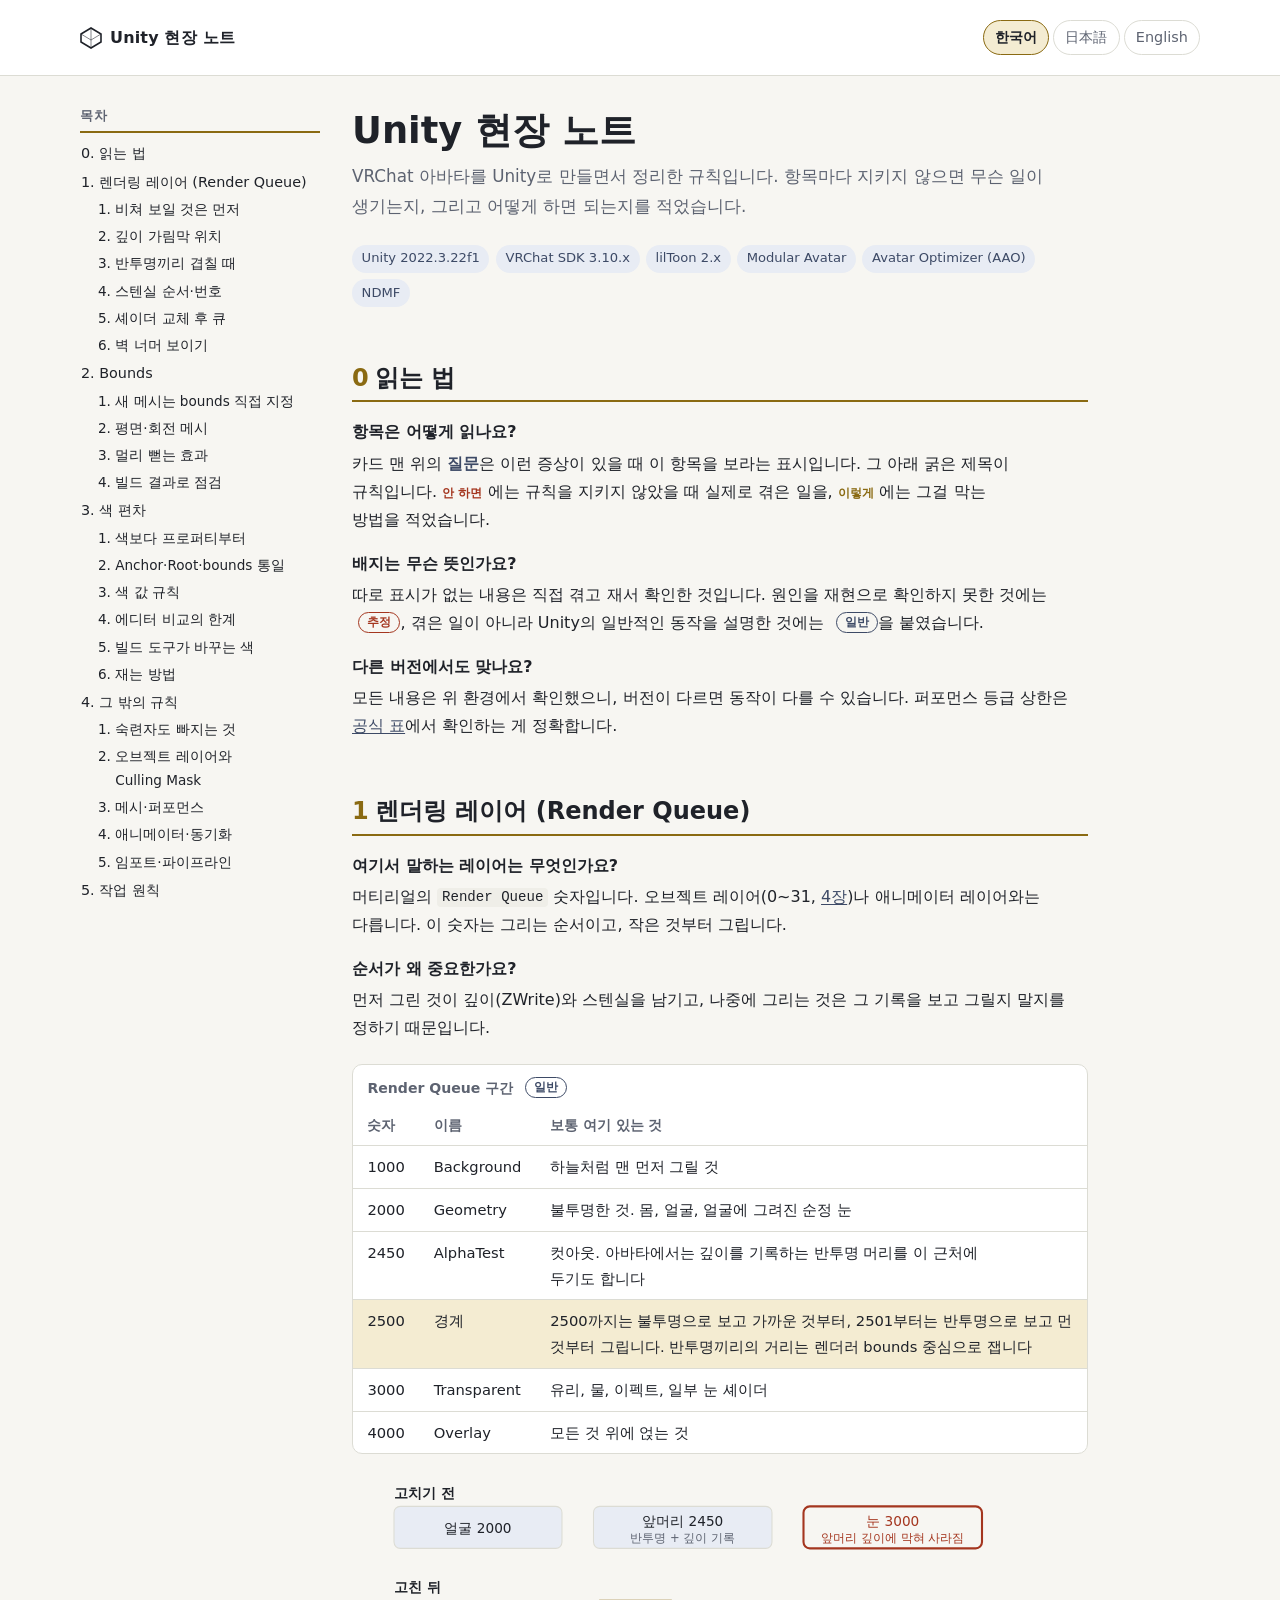
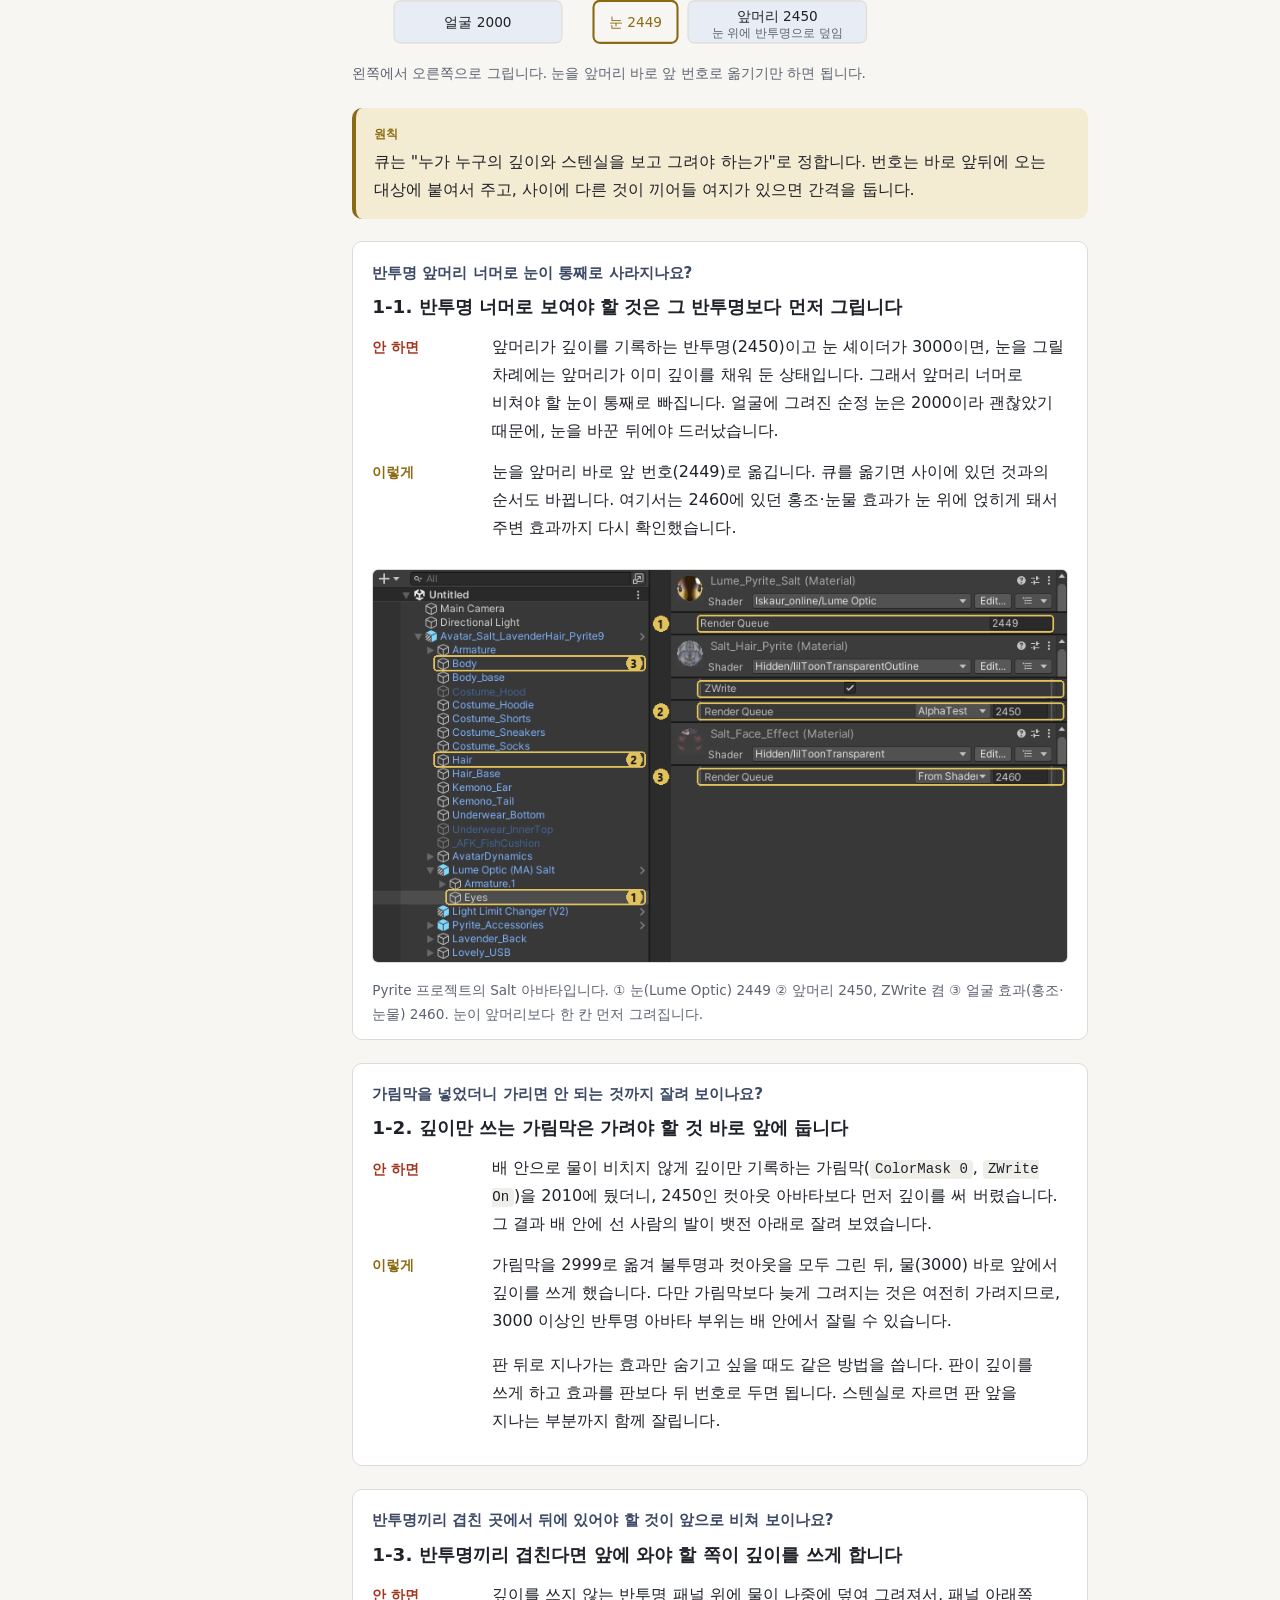
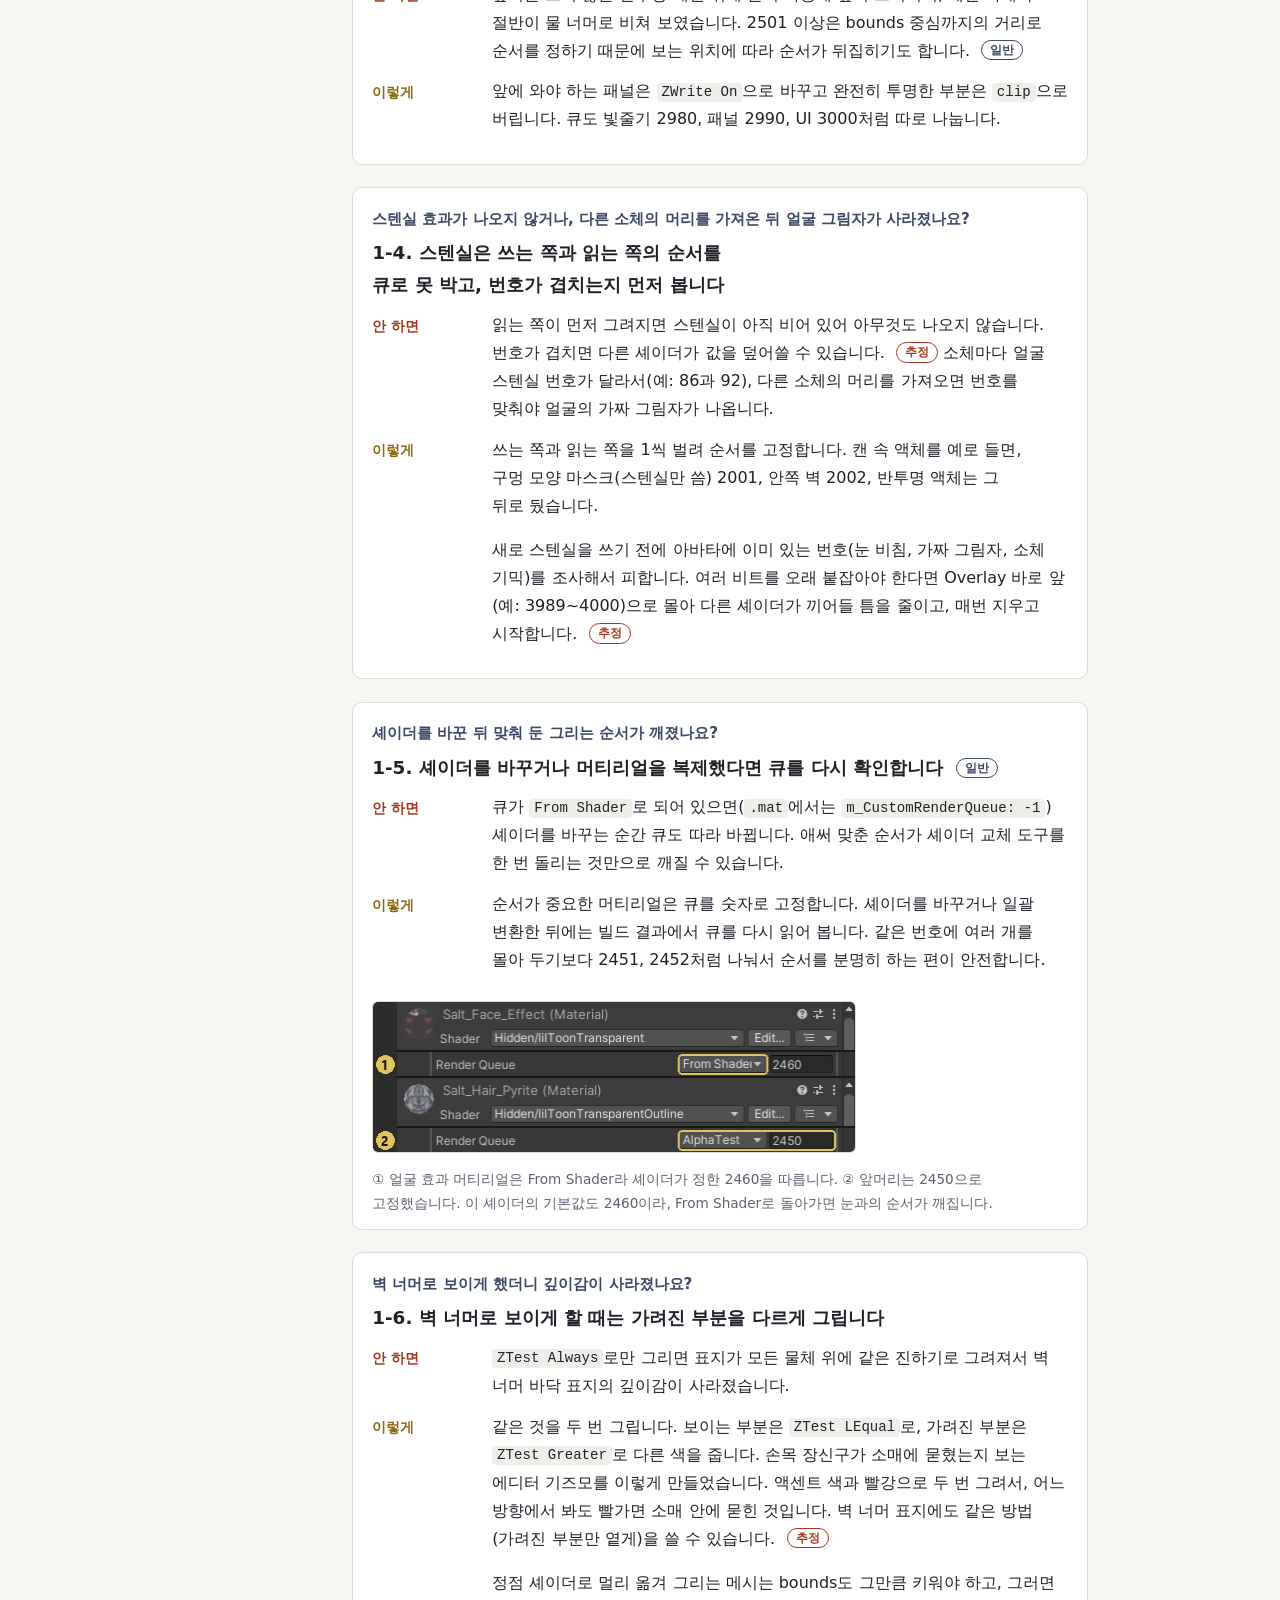
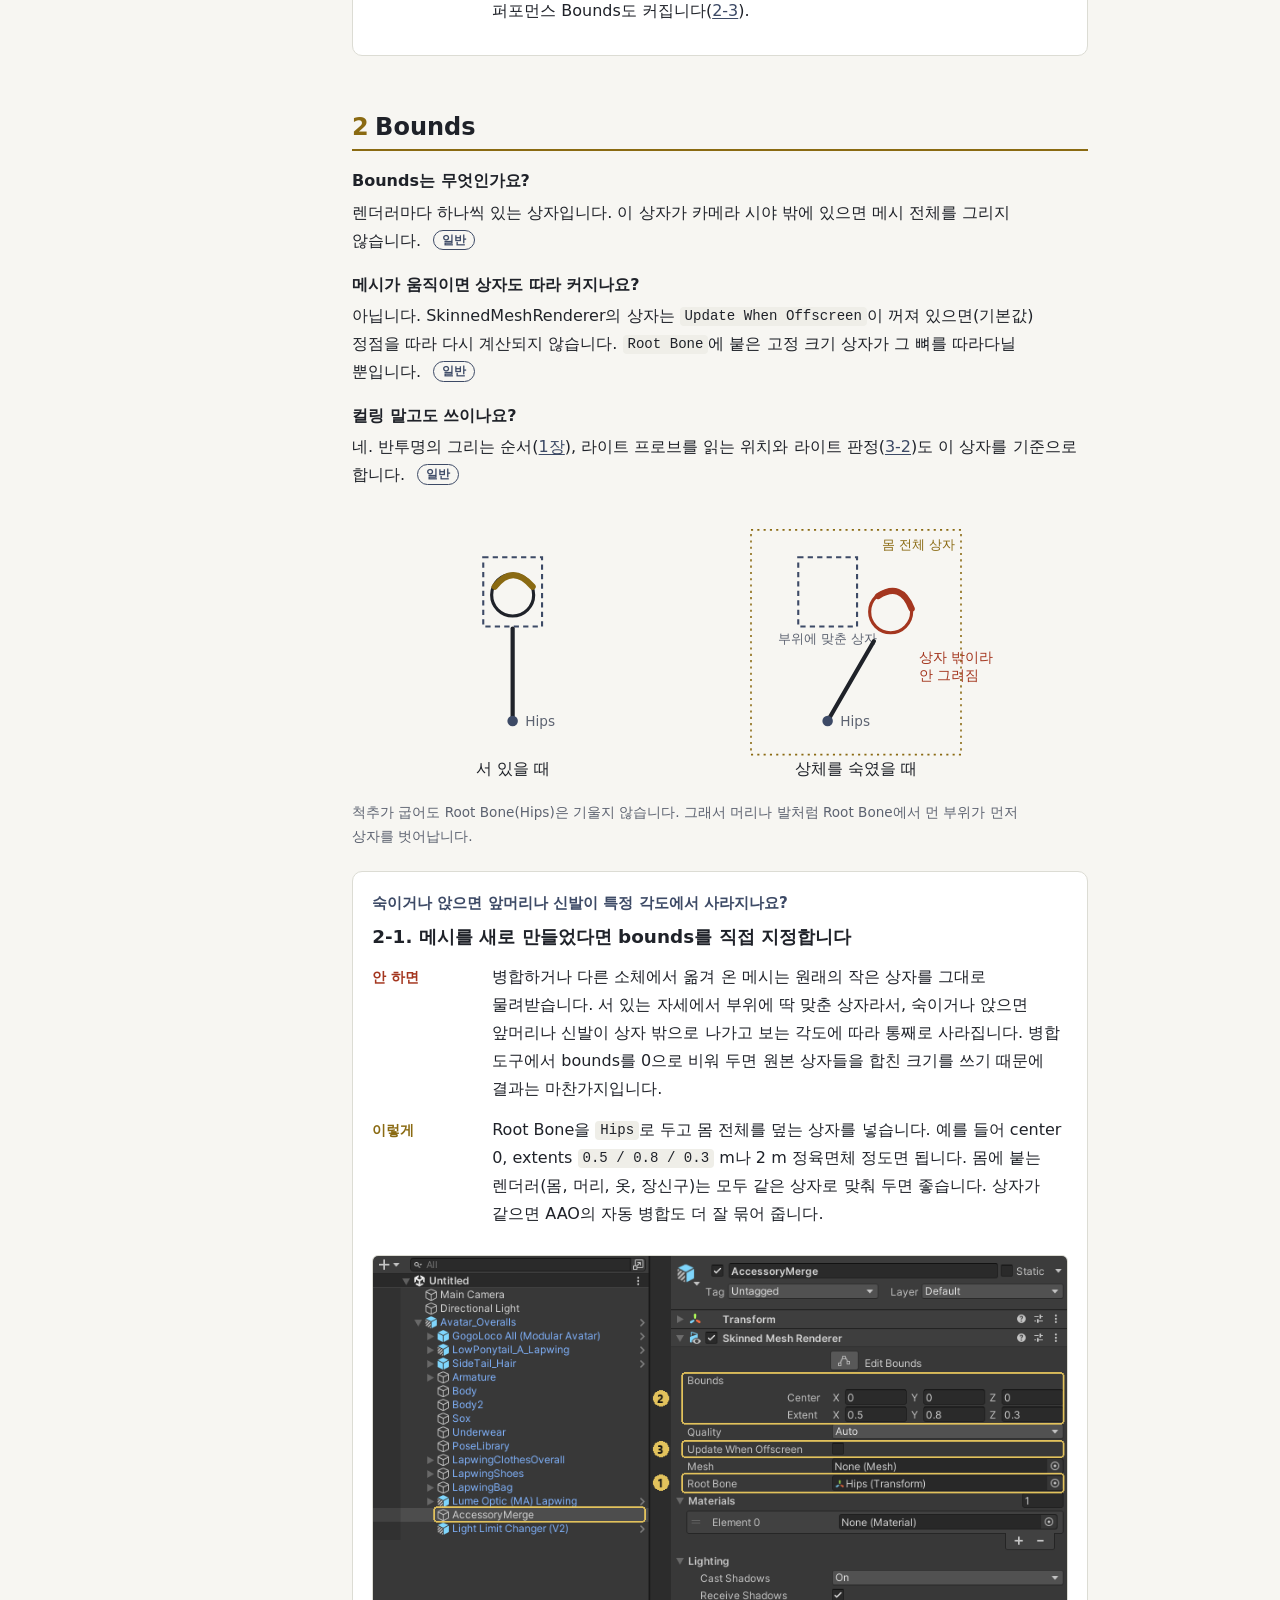
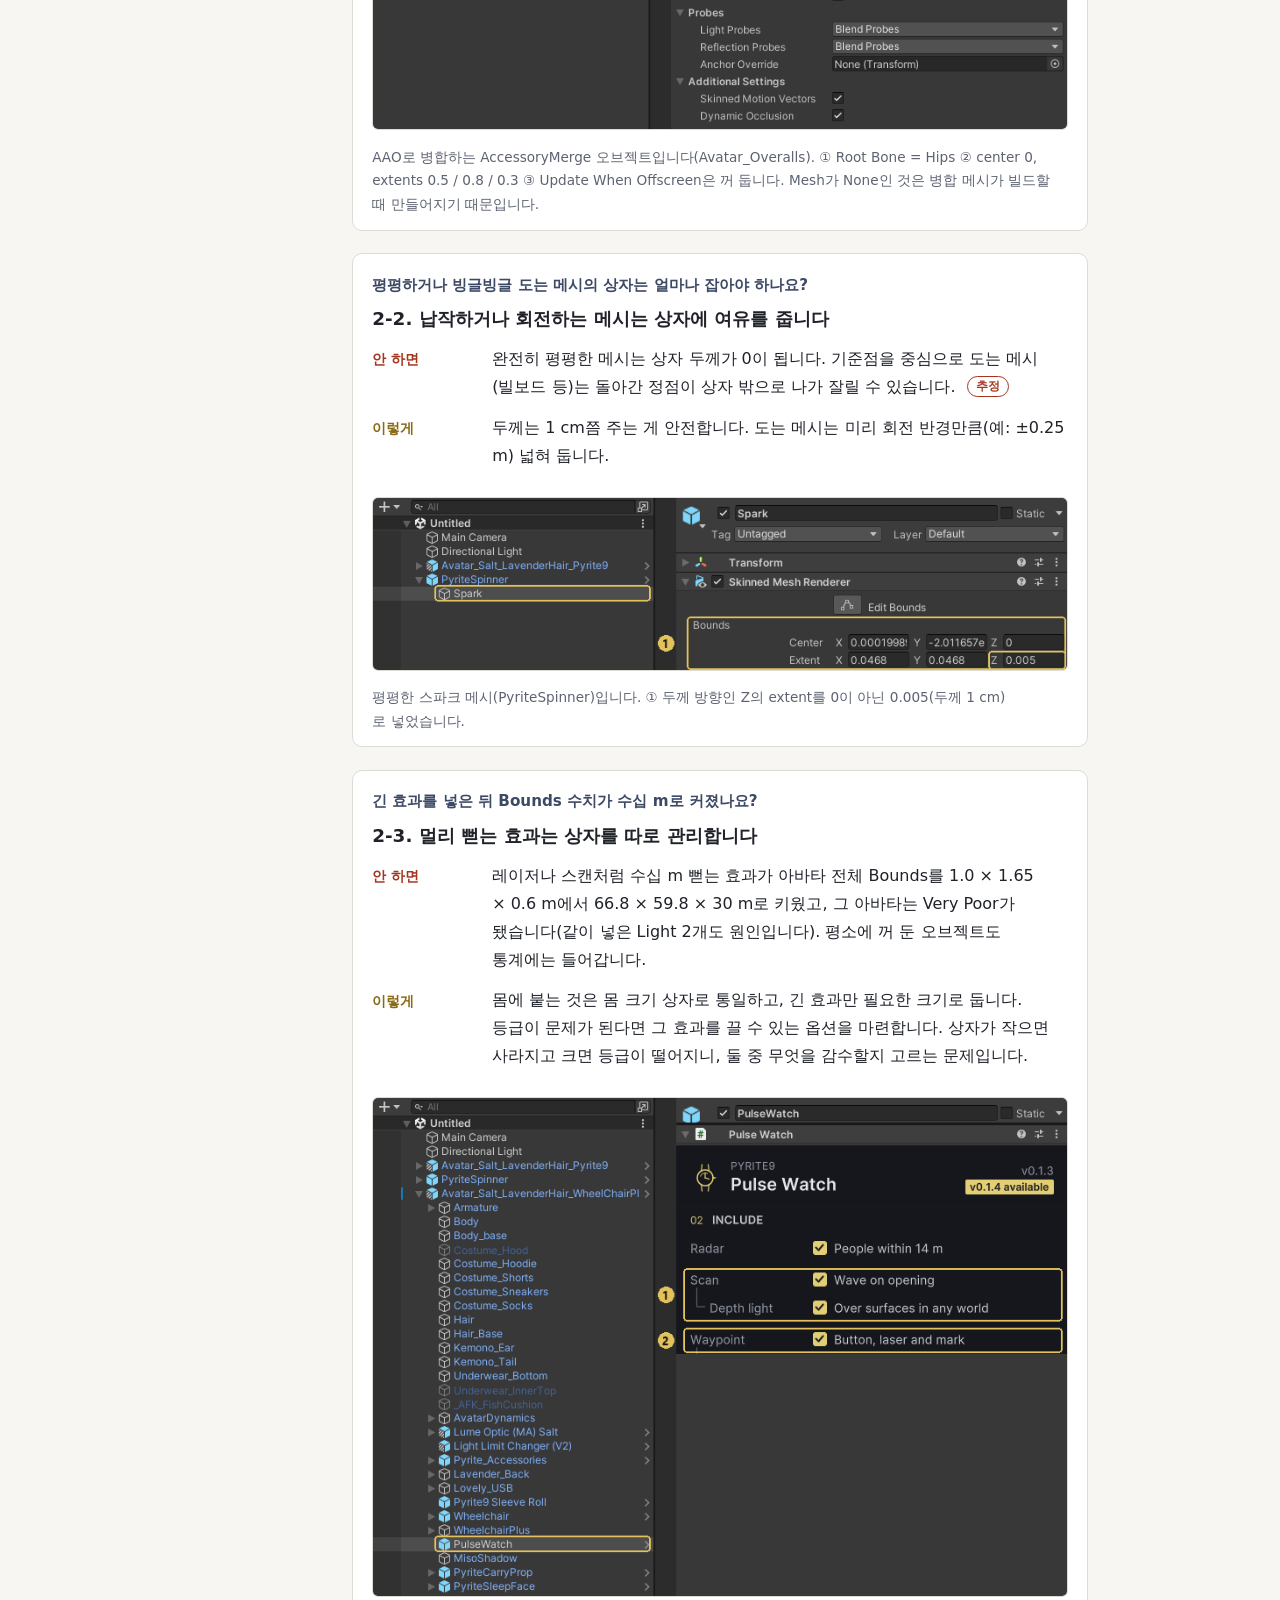
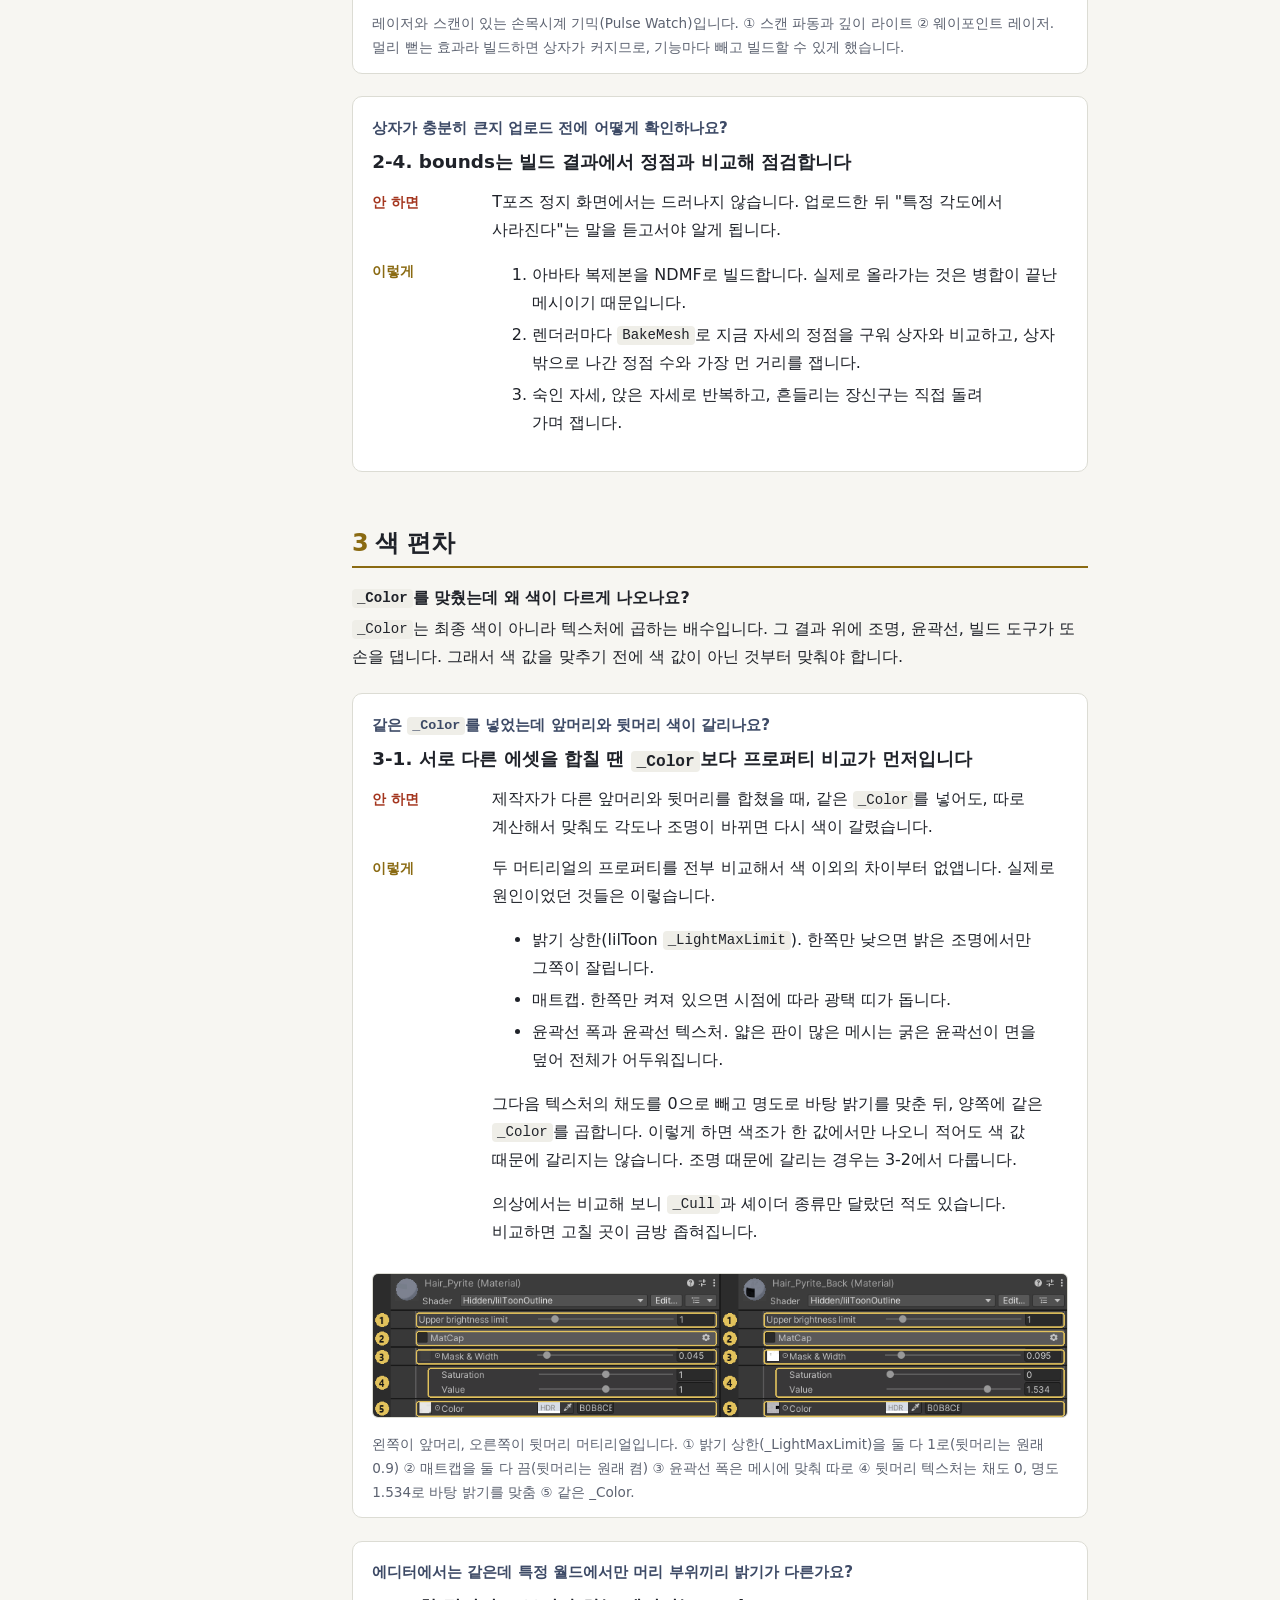
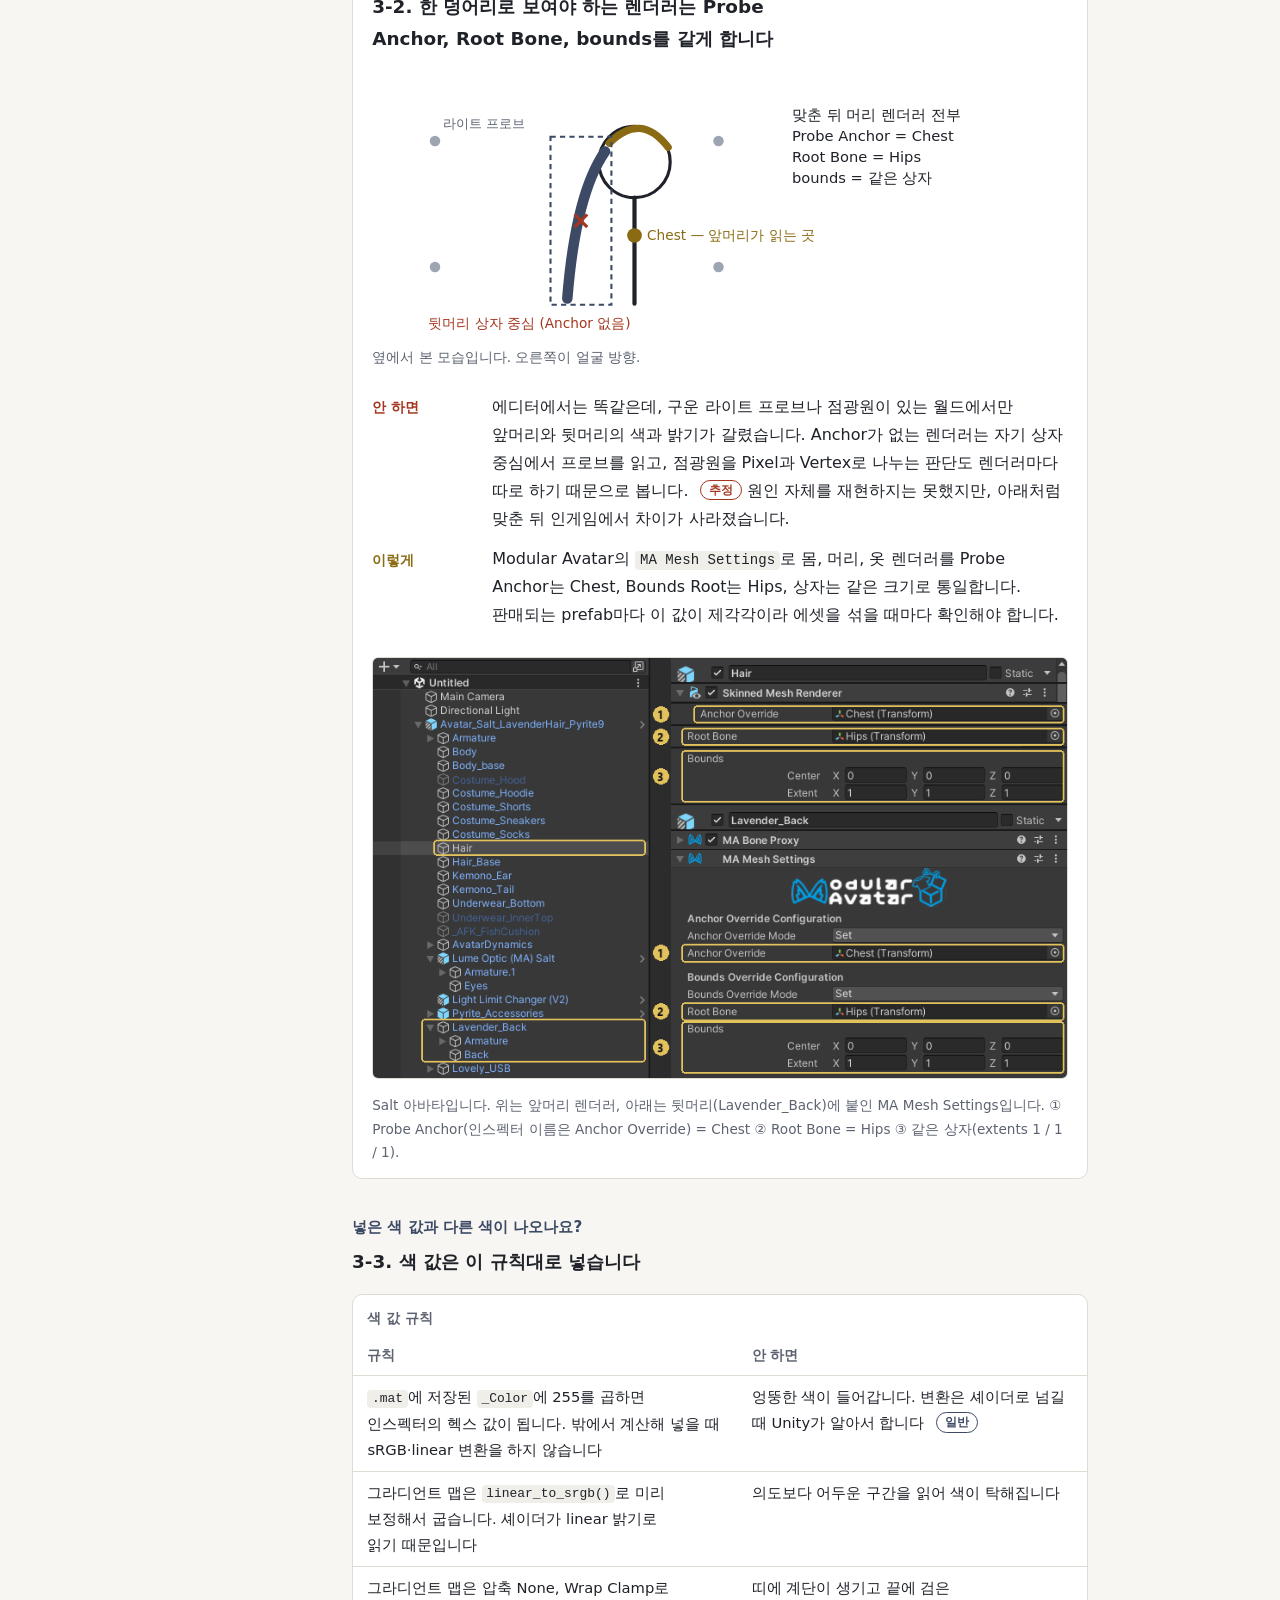
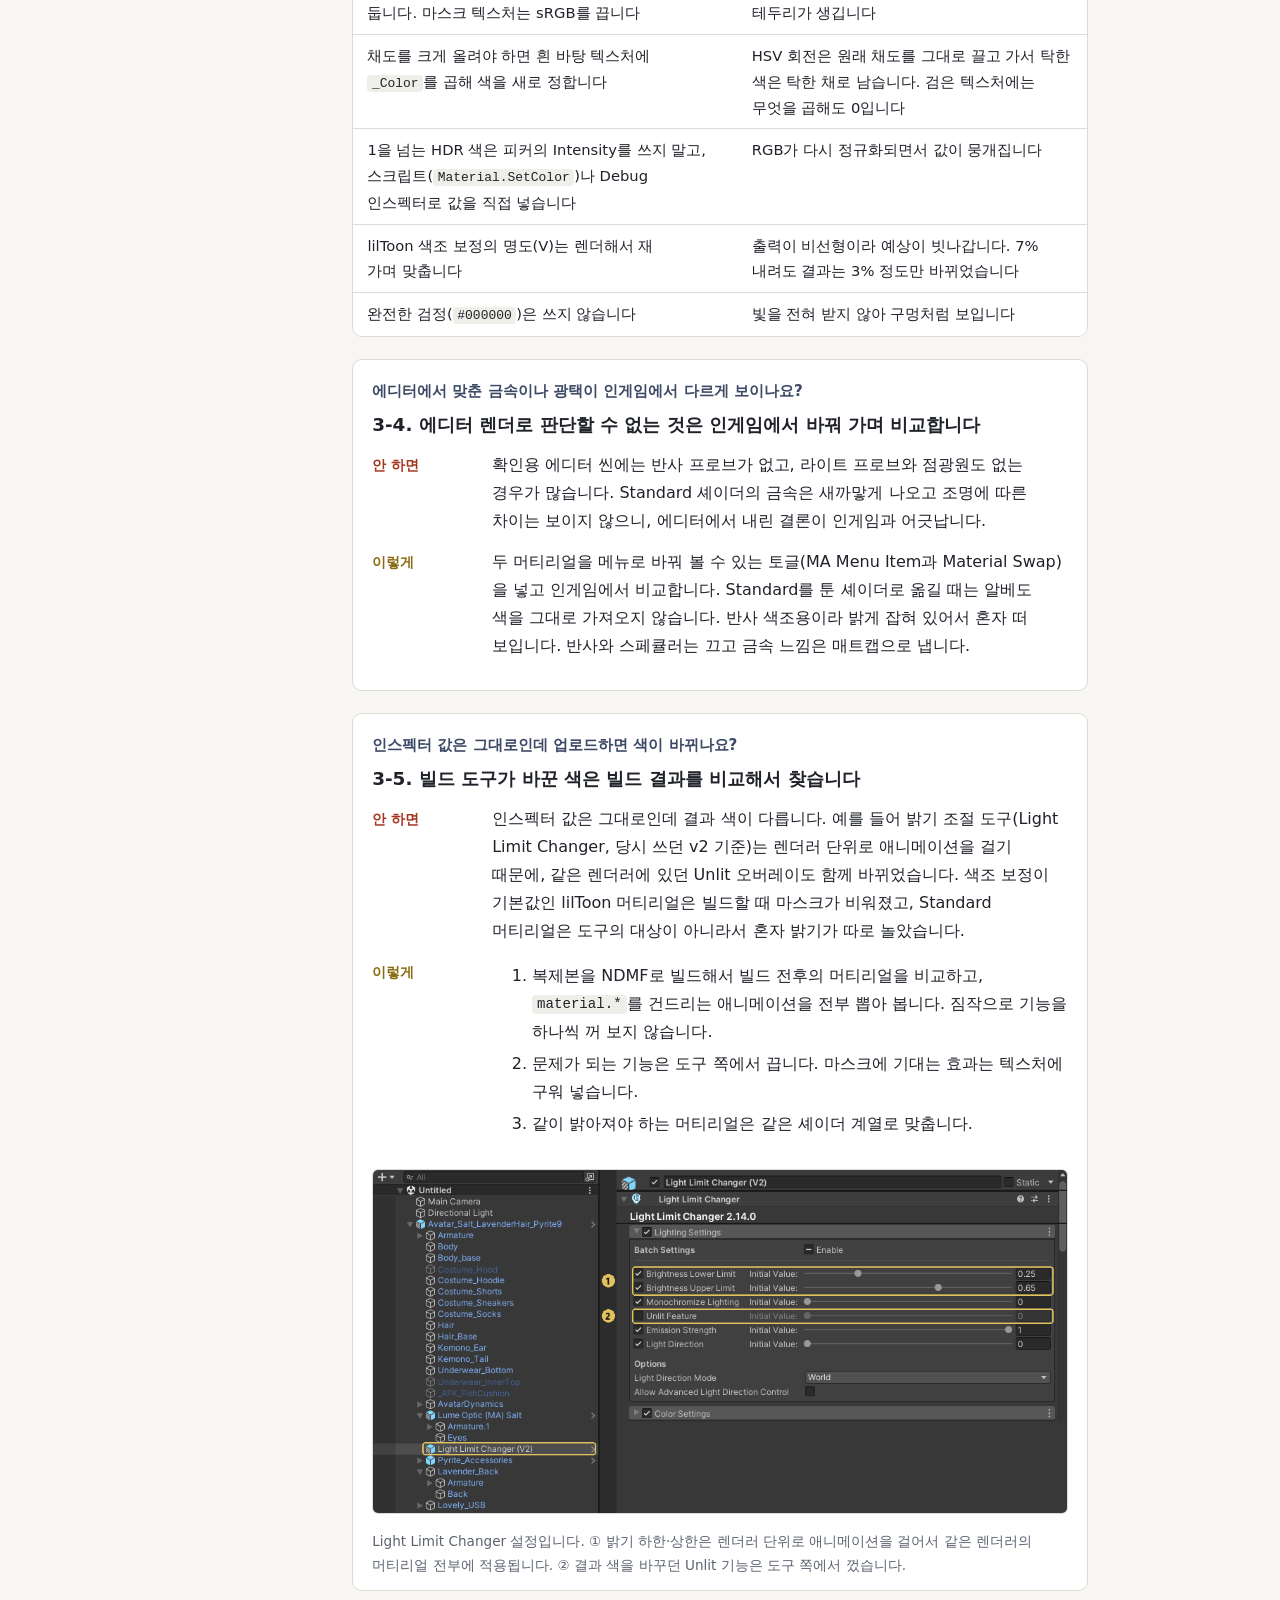
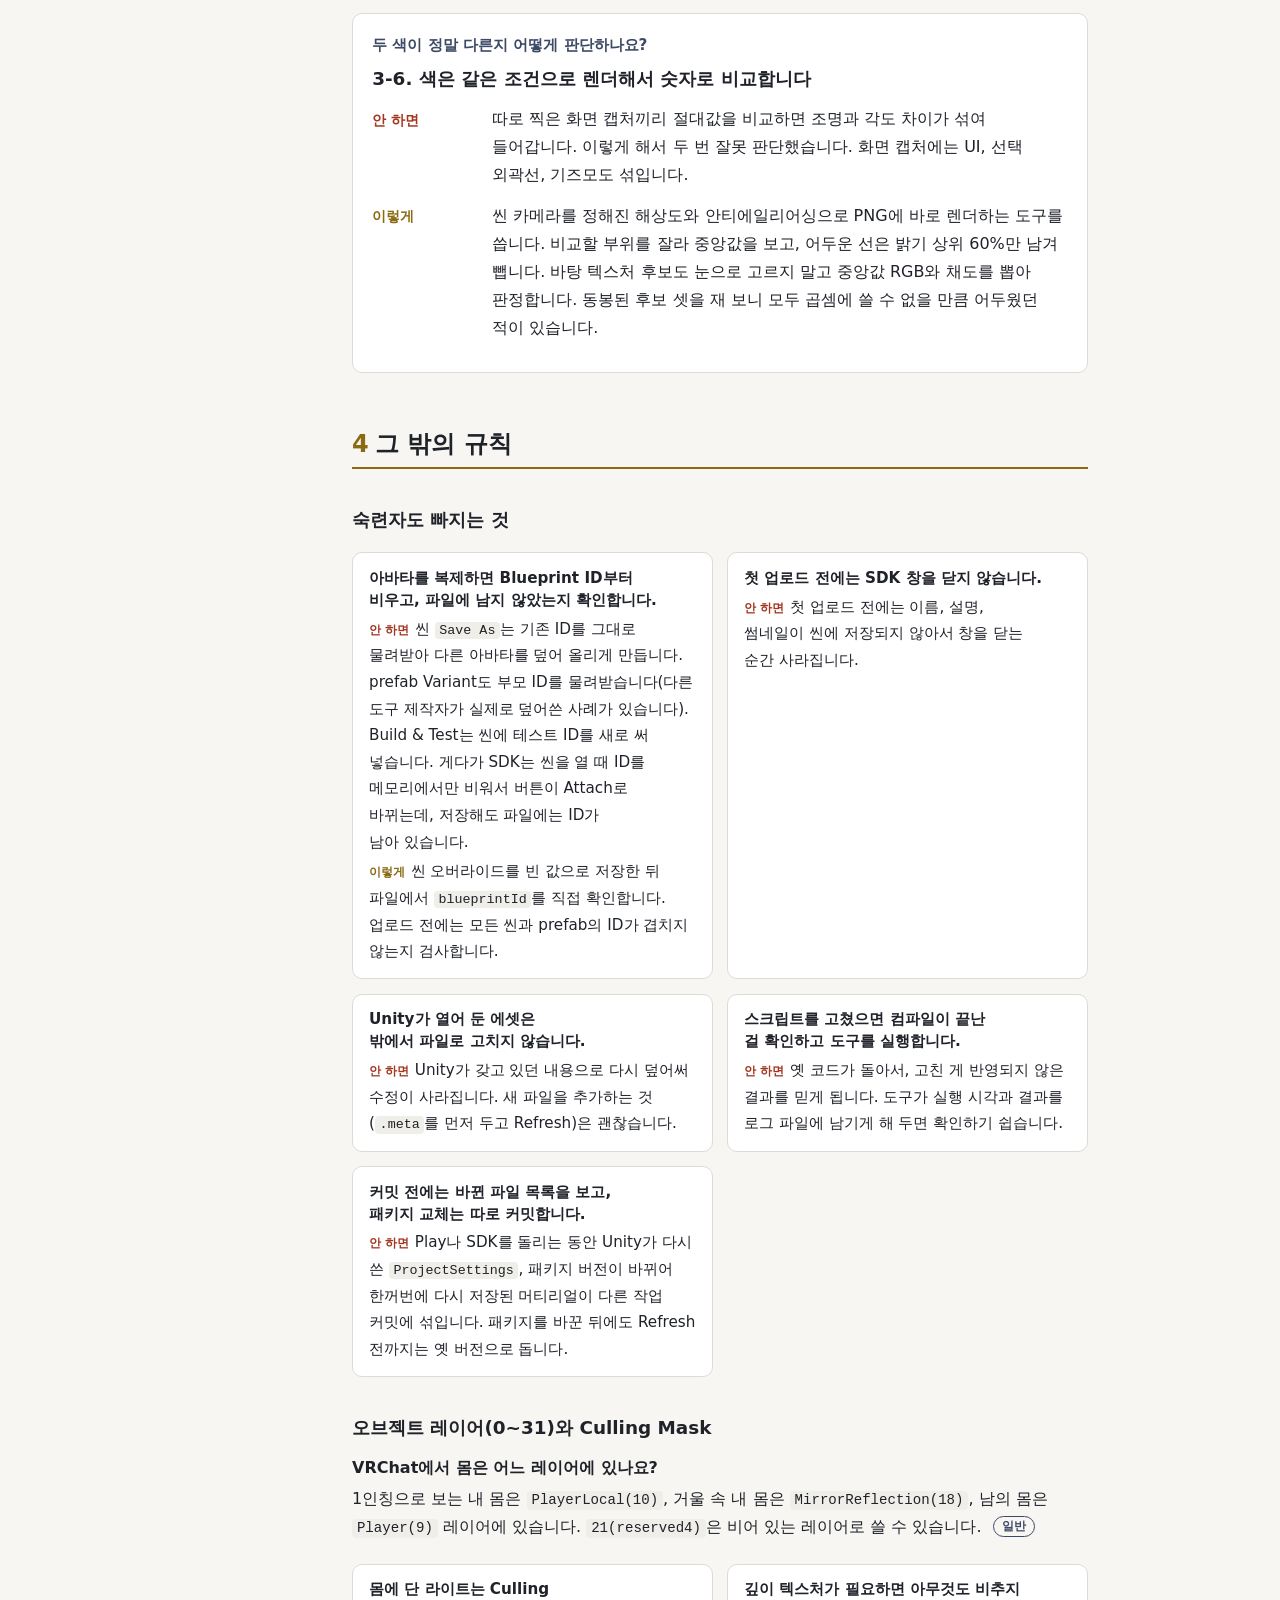
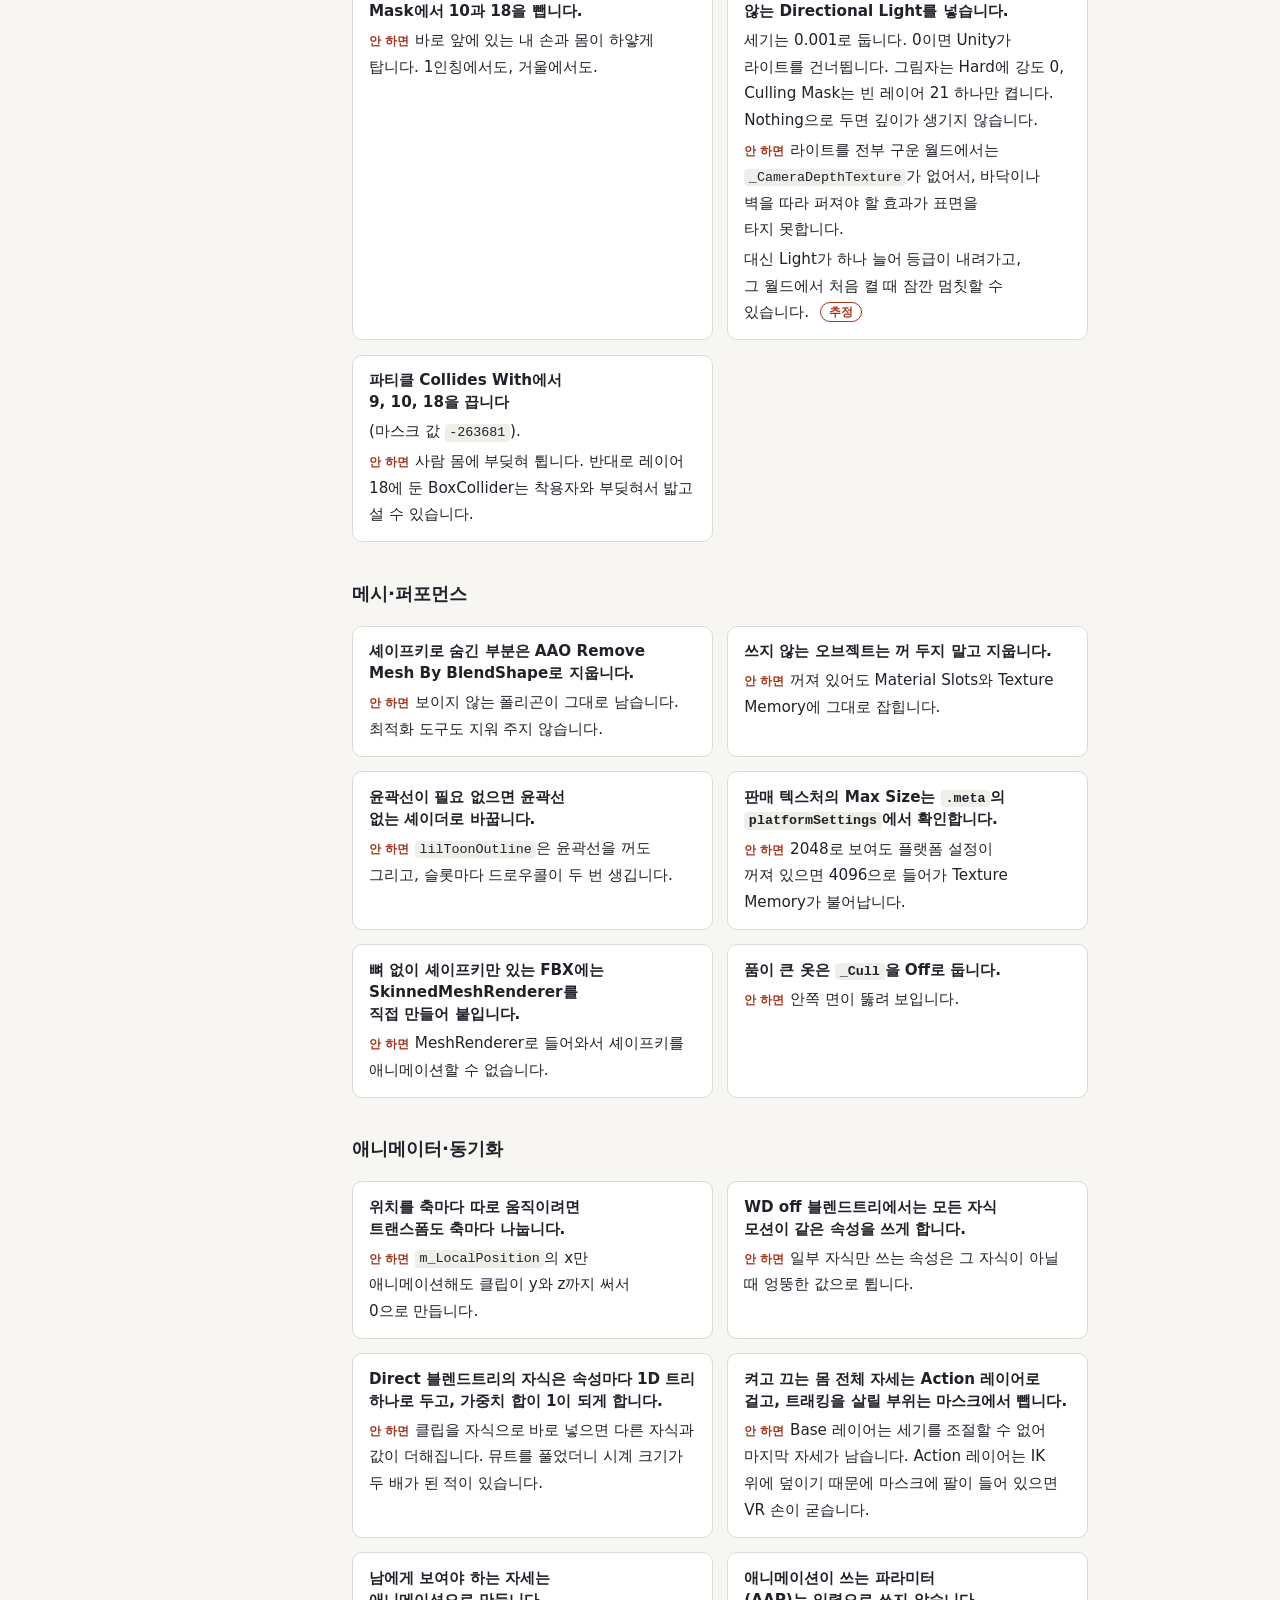
==== commit bc668963: "[docs] 카드에 실제 Unity 인스펙터·하이라키 캡처 추가 — 한·일·영 1-1, 1-5, 2-1, 2-2, 2-3, 3-1, 3-2, 3-5 카드에 하이라키·인스펙터 캡처와" ====
--- a/index.html
+++ b/index.html
@@ -159,6 +159,10 @@
           <dt class="bad">안 하면</dt><dd>앞머리가 깊이를 기록하는 반투명(2450)이고 눈 셰이더가 3000이면, 눈을 그릴 차례에는 앞머리가 이미 깊이를 채워 둔 상태입니다. 그래서 앞머리 너머로 비쳐야 할 눈이 통째로 빠집니다. 얼굴에 그려진 순정 눈은 2000이라 괜찮았기 때문에, 눈을 바꾼 뒤에야 드러났습니다.</dd>
           <dt class="do">이렇게</dt><dd>눈을 앞머리 바로 앞 번호(2449)로 옮깁니다. 큐를 옮기면 사이에 있던 것과의 순서도 바뀝니다. 여기서는 2460에 있던 홍조·눈물 효과가 눈 위에 얹히게 돼서 주변 효과까지 다시 확인했습니다.</dd>
         </dl>
+        <figure class="shot">
+          <a href="img/l1.png"><img src="img/l1.png" width="806" height="456" alt="Salt 아바타의 하이라키와 머티리얼 세 개의 Render Queue 칸" loading="lazy" decoding="async"></a>
+          <figcaption>Pyrite 프로젝트의 Salt 아바타입니다. ① 눈(Lume Optic) 2449 ② 앞머리 2450, ZWrite 켬 ③ 얼굴 효과(홍조·눈물) 2460. 눈이 앞머리보다 한 칸 먼저 그려집니다.<span class="fig-hint"> 누르면 원본 크기로 봅니다.</span></figcaption>
+        </figure>
       </article>
 
       <article class="case" id="l2">
@@ -201,6 +205,10 @@
           <dt class="bad">안 하면</dt><dd>큐가 <code>From Shader</code>로 되어 있으면(<code>.mat</code>에서는 <code>m_CustomRenderQueue: -1</code>) 셰이더를 바꾸는 순간 큐도 따라 바뀝니다. 애써 맞춘 순서가 셰이더 교체 도구를 한 번 돌리는 것만으로 깨질 수 있습니다.</dd>
           <dt class="do">이렇게</dt><dd>순서가 중요한 머티리얼은 큐를 숫자로 고정합니다. 셰이더를 바꾸거나 일괄 변환한 뒤에는 빌드 결과에서 큐를 다시 읽어 봅니다. 같은 번호에 여러 개를 몰아 두기보다 2451, 2452처럼 나눠서 순서를 분명히 하는 편이 안전합니다.</dd>
         </dl>
+        <figure class="shot">
+          <a href="img/l5.png"><img src="img/l5.png" width="484" height="150" alt="From Shader로 둔 머티리얼과 숫자로 고정한 머티리얼의 Render Queue 칸" loading="lazy" decoding="async"></a>
+          <figcaption>① 얼굴 효과 머티리얼은 From Shader라 셰이더가 정한 2460을 따릅니다. ② 앞머리는 2450으로 고정했습니다. 이 셰이더의 기본값도 2460이라, From Shader로 돌아가면 눈과의 순서가 깨집니다.<span class="fig-hint"> 누르면 원본 크기로 봅니다.</span></figcaption>
+        </figure>
       </article>
 
       <article class="case" id="l6">
@@ -261,6 +269,10 @@
           <dt class="bad">안 하면</dt><dd>병합하거나 다른 소체에서 옮겨 온 메시는 원래의 작은 상자를 그대로 물려받습니다. 서 있는 자세에서 부위에 딱 맞춘 상자라서, 숙이거나 앉으면 앞머리나 신발이 상자 밖으로 나가고 보는 각도에 따라 통째로 사라집니다. 병합 도구에서 bounds를 0으로 비워 두면 원본 상자들을 합친 크기를 쓰기 때문에 결과는 마찬가지입니다.</dd>
           <dt class="do">이렇게</dt><dd>Root Bone을 <code>Hips</code>로 두고 몸 전체를 덮는 상자를 넣습니다. 예를 들어 center 0, extents <code>0.5 / 0.8 / 0.3</code> m나 2 m 정육면체 정도면 됩니다. 몸에 붙는 렌더러(몸, 머리, 옷, 장신구)는 모두 같은 상자로 맞춰 두면 좋습니다. 상자가 같으면 AAO의 자동 병합도 더 잘 묶어 줍니다.</dd>
         </dl>
+        <figure class="shot">
+          <a href="img/b1.png"><img src="img/b1.png" width="806" height="550" alt="AccessoryMerge 오브젝트의 Skinned Mesh Renderer 인스펙터" loading="lazy" decoding="async"></a>
+          <figcaption>AAO로 병합하는 AccessoryMerge 오브젝트입니다(Avatar_Overalls). ① Root Bone = Hips ② center 0, extents 0.5 / 0.8 / 0.3 ③ Update When Offscreen은 꺼 둡니다. Mesh가 None인 것은 병합 메시가 빌드할 때 만들어지기 때문입니다.<span class="fig-hint"> 누르면 원본 크기로 봅니다.</span></figcaption>
+        </figure>
       </article>
 
       <article class="case" id="b2">
@@ -270,6 +282,10 @@
           <dt class="bad">안 하면</dt><dd>완전히 평평한 메시는 상자 두께가 0이 됩니다. 기준점을 중심으로 도는 메시(빌보드 등)는 돌아간 정점이 상자 밖으로 나가 잘릴 수 있습니다. <span class="badge est">추정</span></dd>
           <dt class="do">이렇게</dt><dd>두께는 1 cm쯤 주는 게 안전합니다. 도는 메시는 미리 회전 반경만큼(예: ±0.25 m) 넓혀 둡니다.</dd>
         </dl>
+        <figure class="shot">
+          <a href="img/b2.png"><img src="img/b2.png" width="792" height="196" alt="평평한 스파크 메시의 Bounds 칸" loading="lazy" decoding="async"></a>
+          <figcaption>평평한 스파크 메시(PyriteSpinner)입니다. ① 두께 방향인 Z의 extent를 0이 아닌 0.005(두께 1 cm)로 넣었습니다.<span class="fig-hint"> 누르면 원본 크기로 봅니다.</span></figcaption>
+        </figure>
       </article>
 
       <article class="case" id="b3">
@@ -279,6 +295,10 @@
           <dt class="bad">안 하면</dt><dd>레이저나 스캔처럼 수십 m 뻗는 효과가 아바타 전체 Bounds를 1.0 × 1.65 × 0.6 m에서 66.8 × 59.8 × 30 m로 키웠고, 그 아바타는 Very Poor가 됐습니다(같이 넣은 Light 2개도 원인입니다). 평소에 꺼 둔 오브젝트도 통계에는 들어갑니다.</dd>
           <dt class="do">이렇게</dt><dd>몸에 붙는 것은 몸 크기 상자로 통일하고, 긴 효과만 필요한 크기로 둡니다. 등급이 문제가 된다면 그 효과를 끌 수 있는 옵션을 마련합니다. 상자가 작으면 사라지고 크면 등급이 떨어지니, 둘 중 무엇을 감수할지 고르는 문제입니다.</dd>
         </dl>
+        <figure class="shot">
+          <a href="img/b3.png"><img src="img/b3.png" width="792" height="568" alt="Pulse Watch 인스펙터의 넣을 기능 칸" loading="lazy" decoding="async"></a>
+          <figcaption>레이저와 스캔이 있는 손목시계 기믹(Pulse Watch)입니다. ① 스캔 파동과 깊이 라이트 ② 웨이포인트 레이저. 멀리 뻗는 효과라 빌드하면 상자가 커지므로, 기능마다 빼고 빌드할 수 있게 했습니다.<span class="fig-hint"> 누르면 원본 크기로 봅니다.</span></figcaption>
+        </figure>
       </article>
 
       <article class="case" id="b4">
@@ -321,6 +341,10 @@
             <p>의상에서는 비교해 보니 <code>_Cull</code>과 셰이더 종류만 달랐던 적도 있습니다. 비교하면 고칠 곳이 금방 좁혀집니다.</p>
           </dd>
         </dl>
+        <figure class="shot">
+          <a href="img/c1.png"><img src="img/c1.png" width="942" height="194" alt="앞머리와 뒷머리 머티리얼의 lilToon 설정을 나란히 놓은 모습" loading="lazy" decoding="async"></a>
+          <figcaption>왼쪽이 앞머리, 오른쪽이 뒷머리 머티리얼입니다. ① 밝기 상한(_LightMaxLimit)을 둘 다 1로(뒷머리는 원래 0.9) ② 매트캡을 둘 다 끔(뒷머리는 원래 켬) ③ 윤곽선 폭은 메시에 맞춰 따로 ④ 뒷머리 텍스처는 채도 0, 명도 1.534로 바탕 밝기를 맞춤 ⑤ 같은 _Color.<span class="fig-hint"> 누르면 원본 크기로 봅니다.</span></figcaption>
+        </figure>
       </article>
 
       <article class="case" id="c2">
@@ -357,6 +381,10 @@
           <dt class="bad">안 하면</dt><dd>에디터에서는 똑같은데, 구운 라이트 프로브나 점광원이 있는 월드에서만 앞머리와 뒷머리의 색과 밝기가 갈렸습니다. Anchor가 없는 렌더러는 자기 상자 중심에서 프로브를 읽고, 점광원을 Pixel과 Vertex로 나누는 판단도 렌더러마다 따로 하기 때문으로 봅니다. <span class="badge est">추정</span> 원인 자체를 재현하지는 못했지만, 아래처럼 맞춘 뒤 인게임에서 차이가 사라졌습니다.</dd>
           <dt class="do">이렇게</dt><dd>Modular Avatar의 <code>MA Mesh Settings</code>로 몸, 머리, 옷 렌더러를 Probe Anchor는 Chest, Bounds Root는 Hips, 상자는 같은 크기로 통일합니다. 판매되는 prefab마다 이 값이 제각각이라 에셋을 섞을 때마다 확인해야 합니다.</dd>
         </dl>
+        <figure class="shot">
+          <a href="img/c2.png"><img src="img/c2.png" width="806" height="488" alt="앞머리 렌더러와 뒷머리의 MA Mesh Settings 인스펙터" loading="lazy" decoding="async"></a>
+          <figcaption>Salt 아바타입니다. 위는 앞머리 렌더러, 아래는 뒷머리(Lavender_Back)에 붙인 MA Mesh Settings입니다. ① Probe Anchor(인스펙터 이름은 Anchor Override) = Chest ② Root Bone = Hips ③ 같은 상자(extents 1 / 1 / 1).<span class="fig-hint"> 누르면 원본 크기로 봅니다.</span></figcaption>
+        </figure>
       </article>
 
       <section id="c3" aria-labelledby="c3-h">
@@ -401,6 +429,10 @@
             </ol>
           </dd>
         </dl>
+        <figure class="shot">
+          <a href="img/c5.png"><img src="img/c5.png" width="986" height="488" alt="Light Limit Changer 컴포넌트의 조명 설정" loading="lazy" decoding="async"></a>
+          <figcaption>Light Limit Changer 설정입니다. ① 밝기 하한·상한은 렌더러 단위로 애니메이션을 걸어서 같은 렌더러의 머티리얼 전부에 적용됩니다. ② 결과 색을 바꾸던 Unlit 기능은 도구 쪽에서 껐습니다.<span class="fig-hint"> 누르면 원본 크기로 봅니다.</span></figcaption>
+        </figure>
       </article>
 
       <article class="case" id="c6">
--- a/style.css
+++ b/style.css
@@ -394,6 +394,14 @@
 }
 .fig-hint { display: none; }
 @media (width < 36rem) { .fig-hint { display: inline; } }
+/* 실제 Unity 화면 캡처: 원래 크기보다 키우지 않고, 좁으면 줄인 뒤 눌러서 원본을 본다 */
+figure.shot { margin: 1rem 0 0.4rem; }
+.shot a { display: inline-block; max-inline-size: 100%; border-radius: 6px; }
+.shot a:focus-visible { outline: 2px solid var(--accent); outline-offset: 2px; }
+.shot img {
+  display: block; max-inline-size: 100%; block-size: auto;
+  border: 1px solid var(--line); border-radius: 6px; background: #383838;
+}
 .svg-text { fill: var(--text); font-family: inherit; }
 .svg-muted { fill: var(--muted); font-family: inherit; }
 .svg-accent { fill: var(--accent); font-family: inherit; }
